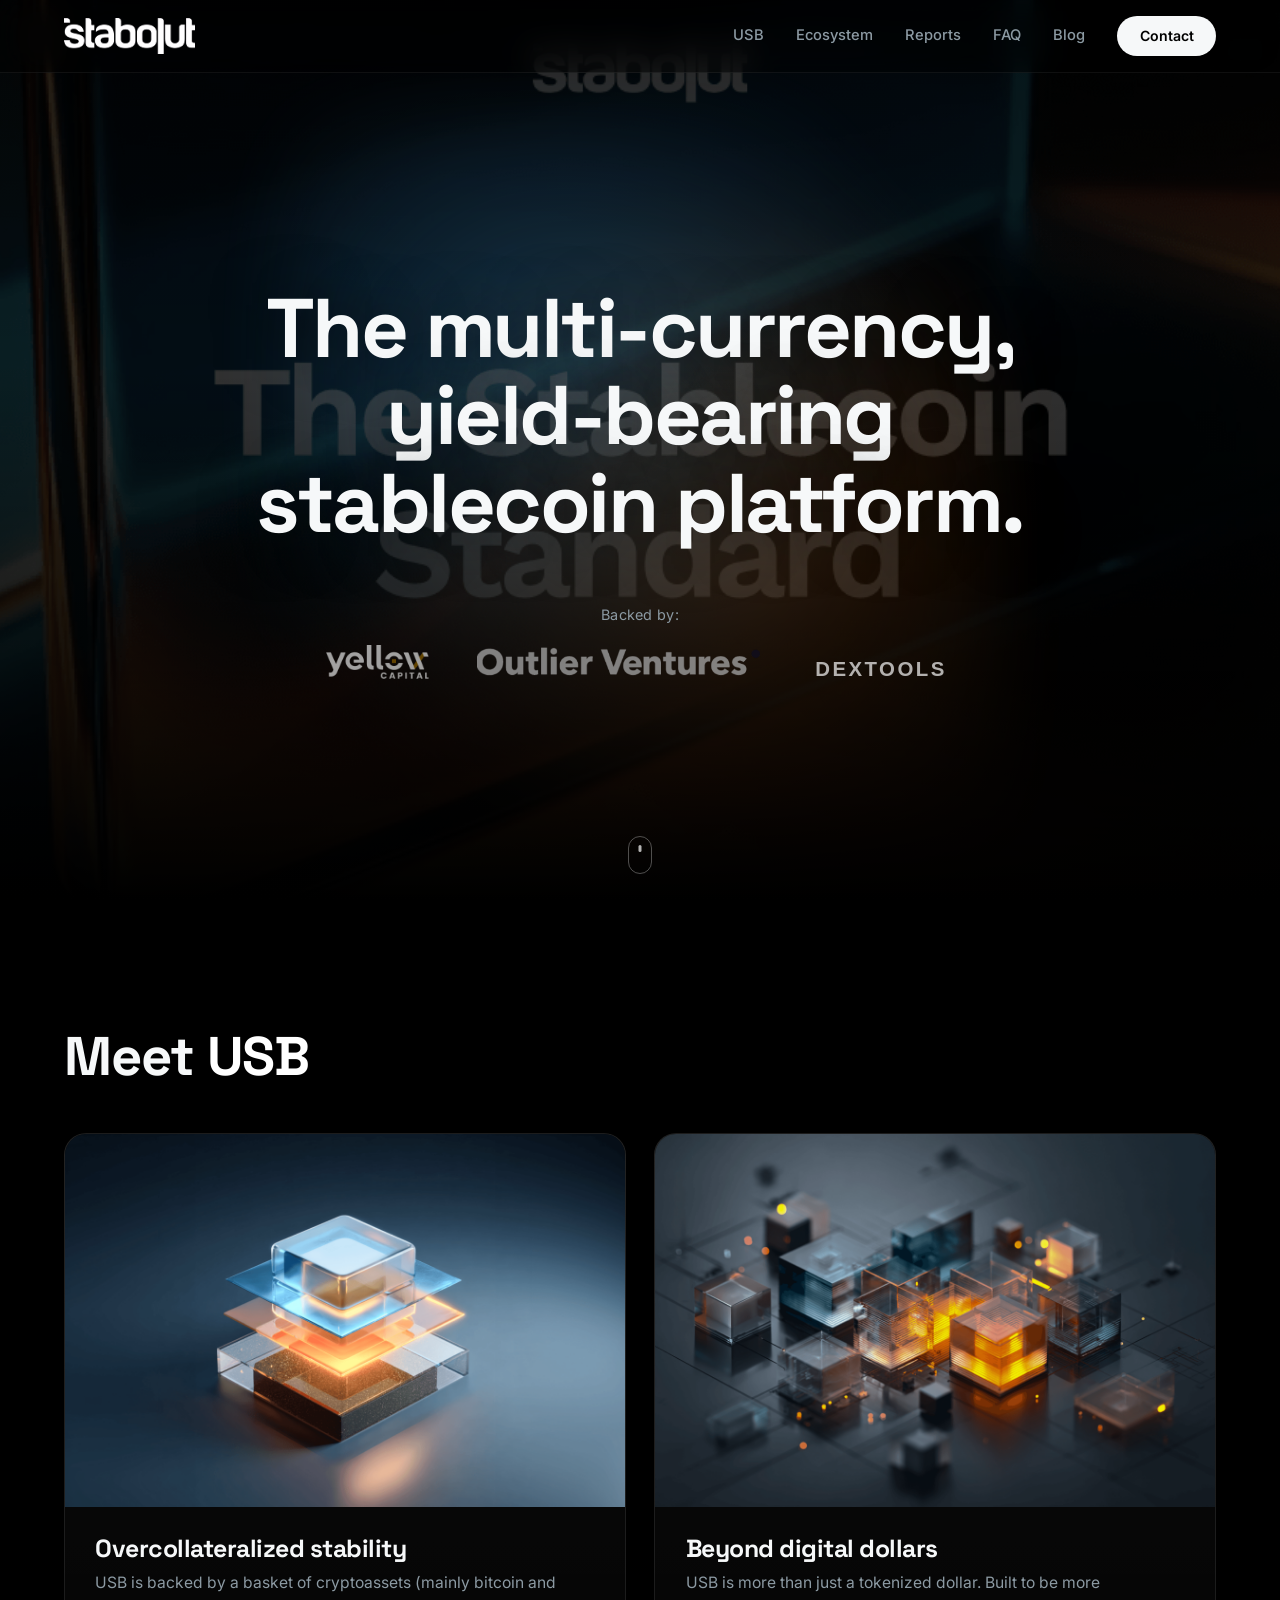
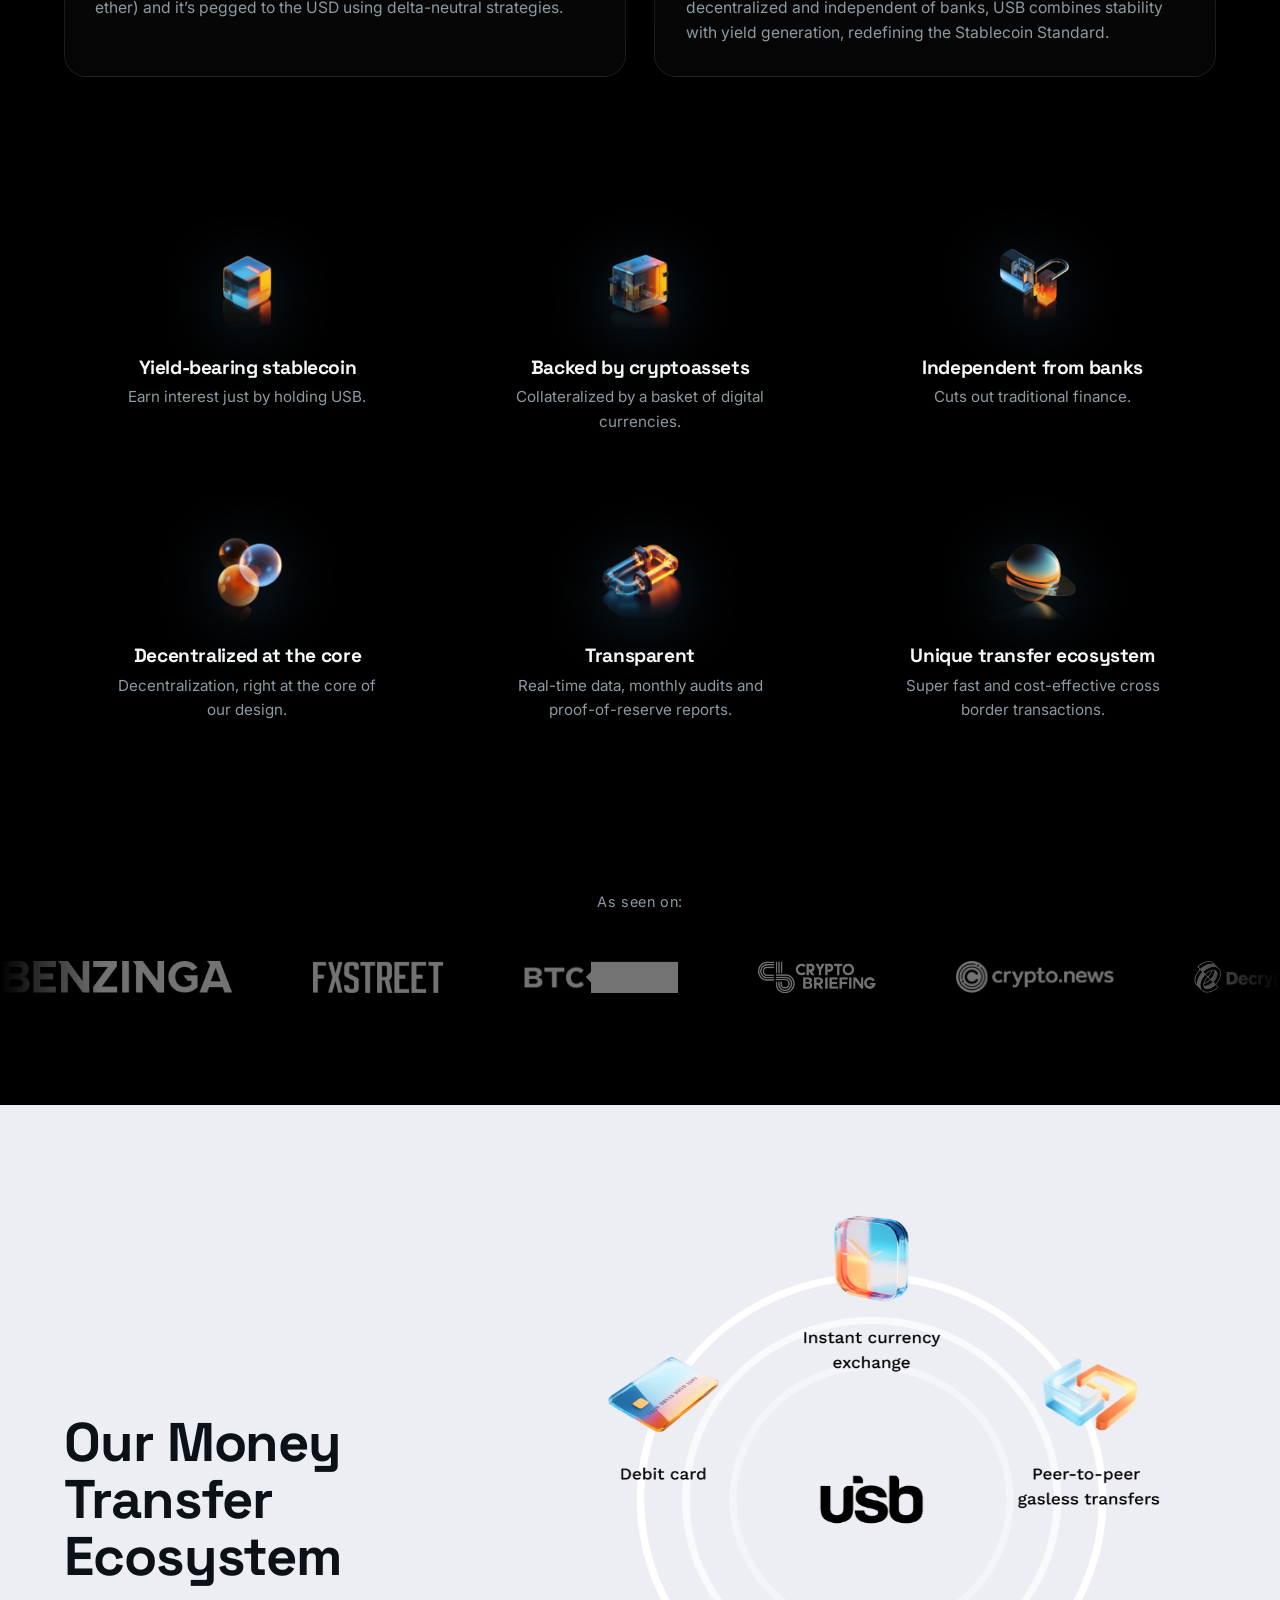
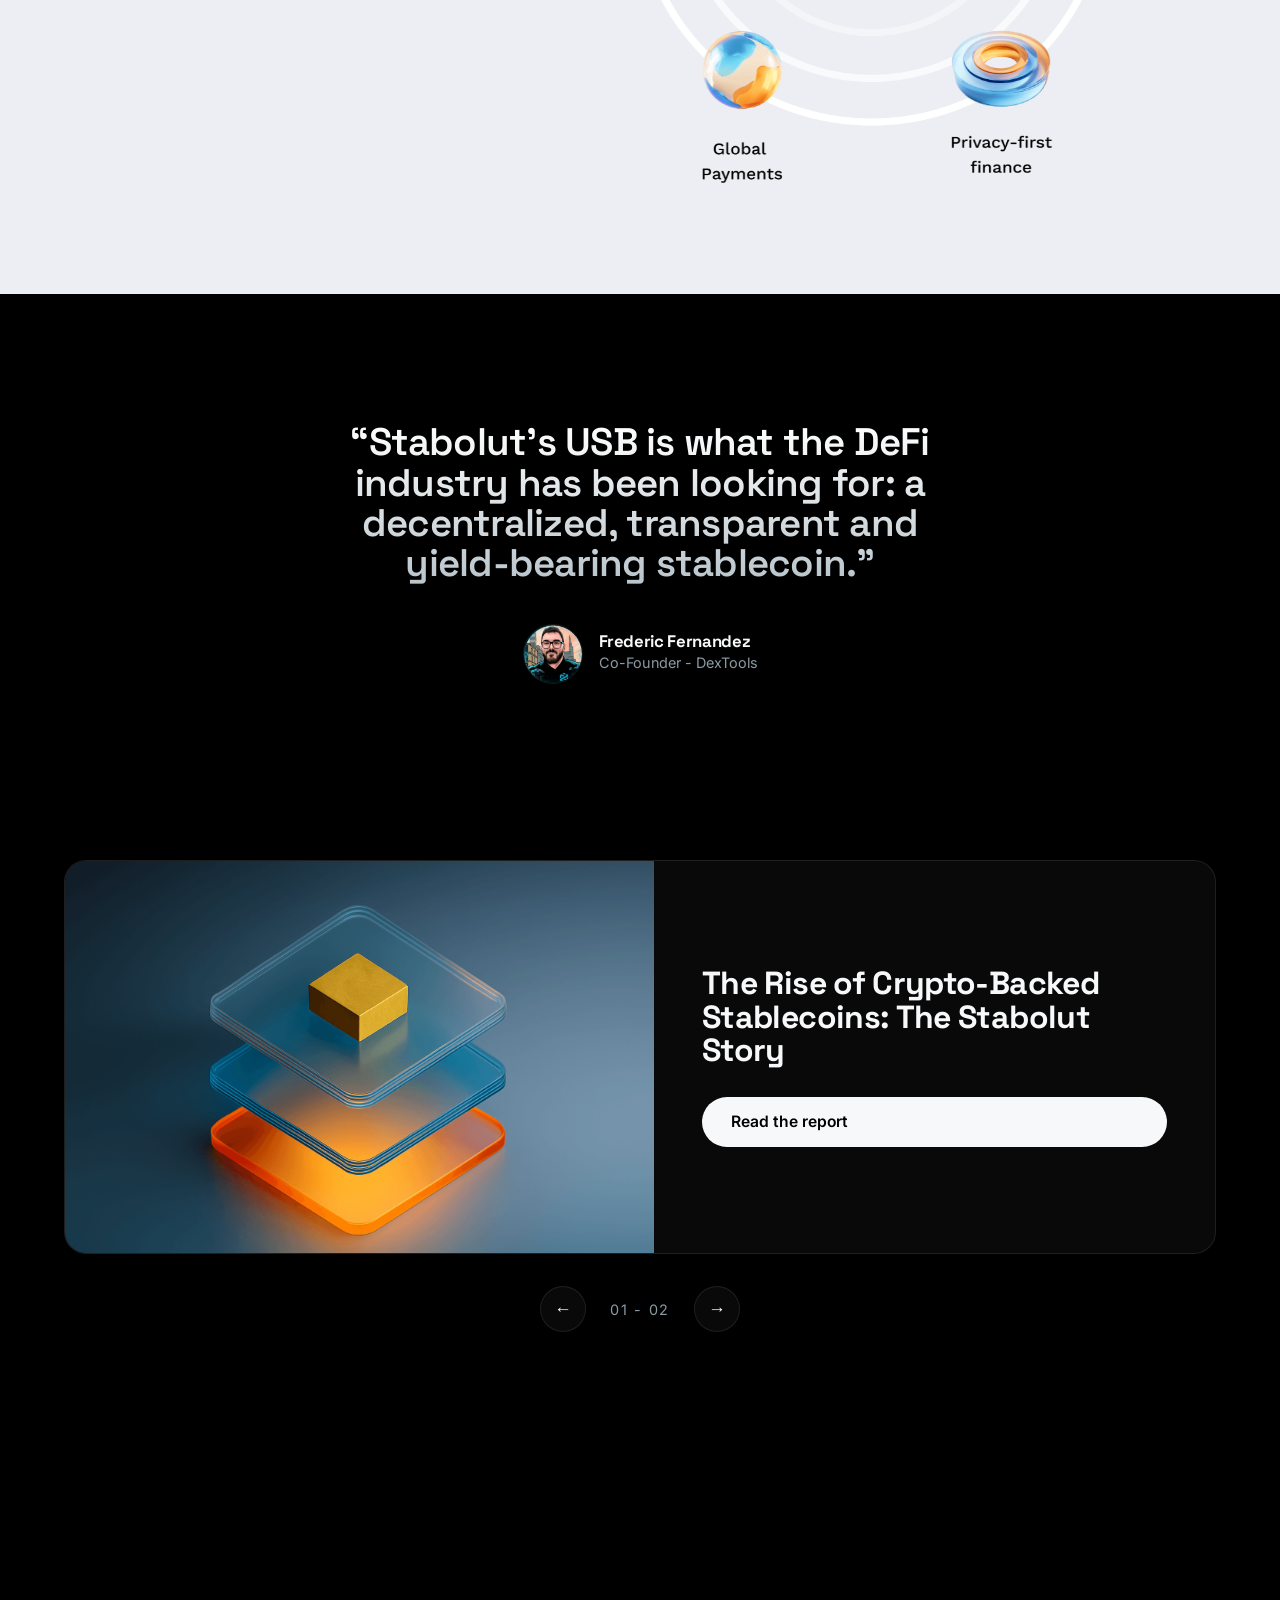
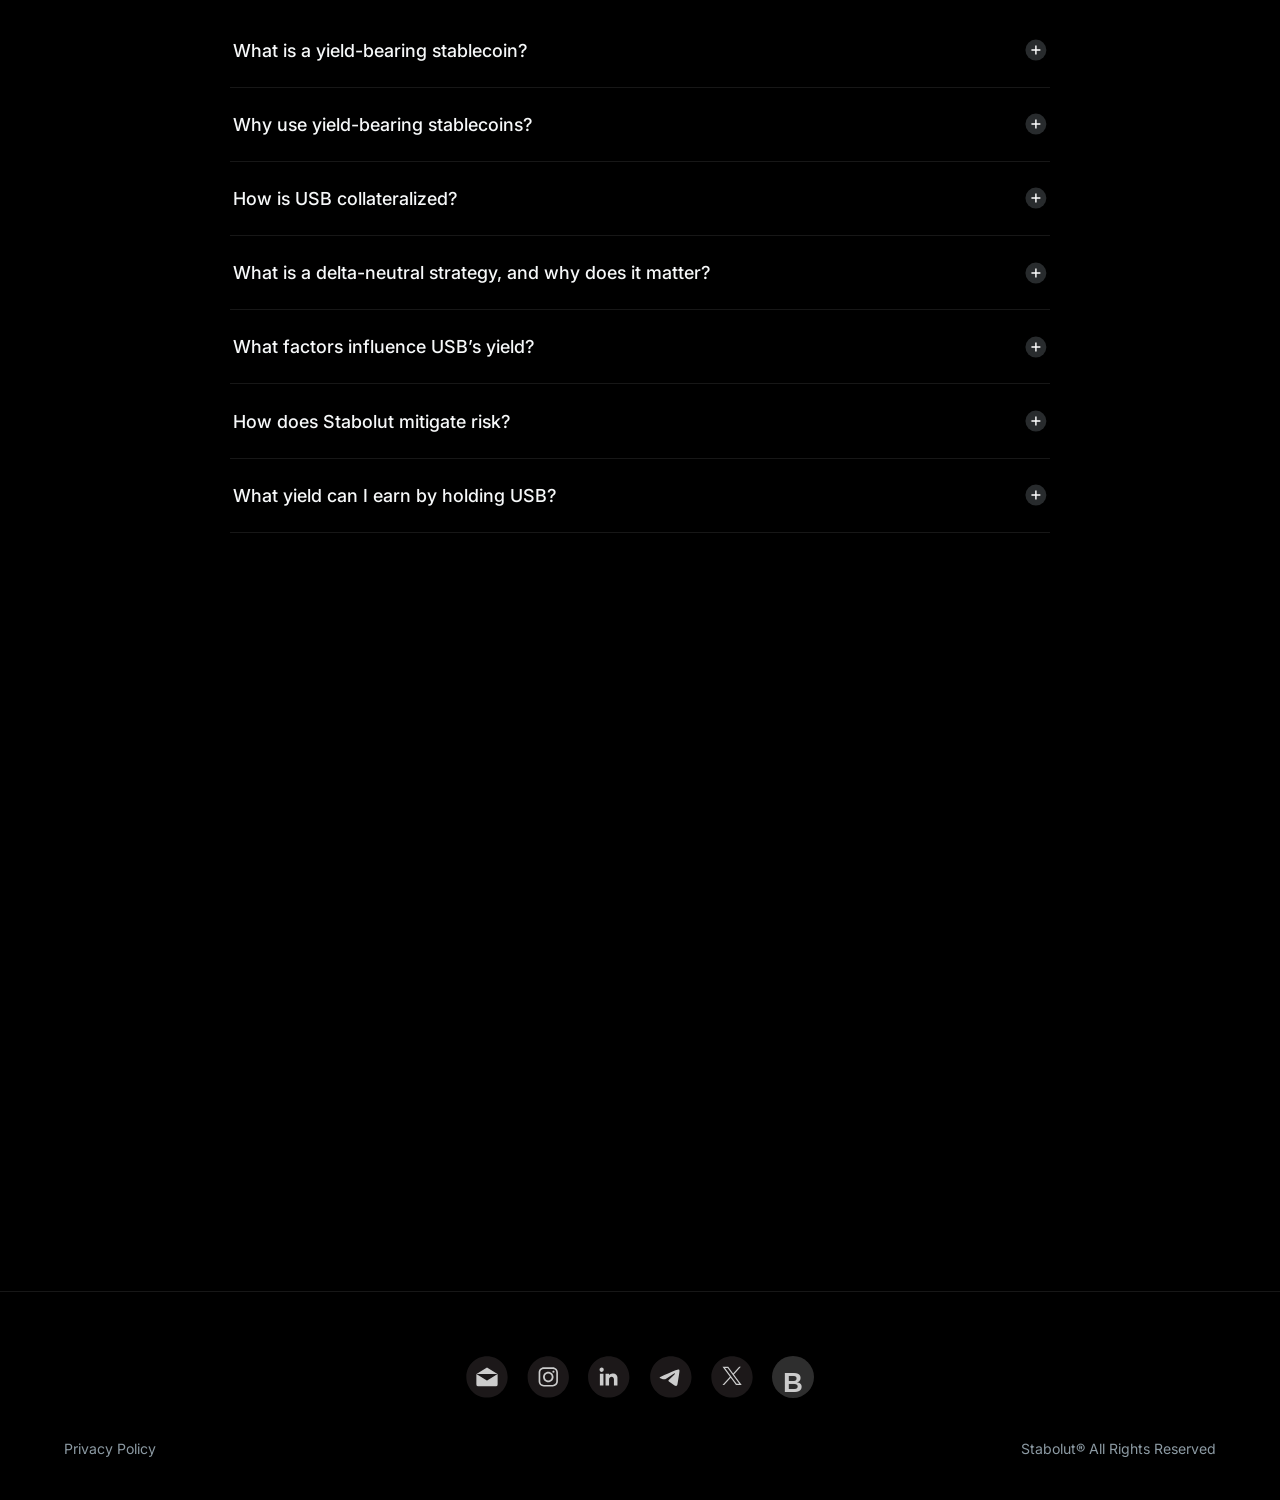
==== index.html @ 39b94504 "Replace USB logo image with white USB text inline with Meet" ====
<!DOCTYPE html>
<html lang="en">
<head>
  <meta charset="UTF-8">
  <meta name="viewport" content="width=device-width, initial-scale=1.0">
  <title>Stabolut - The Stablecoin Standard</title>
  <meta name="description" content="Stabolut is the multi-currency, yield-bearing stablecoin platform. USB is backed by cryptoassets, pegged to the USD with delta-neutral strategies, decentralized and independent from banks.">
  <link rel="canonical" href="https://www.stabolut.com/">
  <meta name="robots" content="index, follow, max-image-preview:large">

  <!-- Open Graph -->
  <meta property="og:type" content="website">
  <meta property="og:url" content="https://www.stabolut.com/">
  <meta property="og:title" content="Stabolut - The Stablecoin Standard">
  <meta property="og:description" content="The multi-currency, yield-bearing stablecoin platform. Backed by cryptoassets, decentralized at the core.">
  <meta property="og:image" content="assets/og-image.png">

  <!-- Twitter -->
  <meta name="twitter:card" content="summary_large_image">
  <meta name="twitter:title" content="Stabolut - The Stablecoin Standard">
  <meta name="twitter:description" content="The multi-currency, yield-bearing stablecoin platform. Backed by cryptoassets, decentralized at the core.">
  <meta name="twitter:image" content="assets/og-image.png">

  <link rel="preconnect" href="https://fonts.googleapis.com">
  <link rel="preconnect" href="https://fonts.gstatic.com" crossorigin>
  <link href="https://fonts.googleapis.com/css2?family=Space+Grotesk:wght@500;600;700&family=Inter:wght@400;500;600&display=swap" rel="stylesheet">
  <link rel="stylesheet" href="styles.css">

  <!-- Structured data -->
  <script type="application/ld+json">
  {
    "@context": "https://schema.org",
    "@type": "Organization",
    "name": "Stabolut",
    "url": "https://www.stabolut.com/",
    "logo": "https://www.stabolut.com/assets/og-image.png",
    "email": "contact@stabolut.com",
    "sameAs": [
      "https://x.com/stabolut",
      "https://www.linkedin.com/company/stabolut/",
      "https://www.instagram.com/stabolut",
      "https://t.me/stabolutnews",
      "https://farcaster.xyz/stabolut"
    ]
  }
  </script>
</head>
<body>

  <!-- Header -->
  <header class="site-header" id="top">
    <div class="container header-inner">
      <a href="#top" class="logo" aria-label="Stabolut home"><img src="assets/stabolut-logo.png" alt="Stabolut" class="logo-img"></a>
      <nav class="main-nav" aria-label="Main navigation">
        <a href="#meet">USB</a>
        <a href="#ecosystem">Ecosystem</a>
        <a href="#reports">Reports</a>
        <a href="#faq">FAQ</a>
        <a href="https://blog.stabolut.com" target="_blank" rel="noopener">Blog</a>
        <a href="#contact" class="btn btn-small">Contact</a>
      </nav>
    </div>
  </header>

  <main>
    <!-- Hero -->
    <section class="hero">
      <!-- faint background motion (also WebGL fallback) -->
      <video class="hero-video" autoplay muted loop playsinline poster="assets/og-image.png">
        <source src="assets/hero-video.mp4" type="video/mp4">
      </video>
      <div class="hero-bg-glow" aria-hidden="true"></div>
      <div class="hero-overlay"></div>

      <div class="container hero-content">
        <h1 class="reveal">The multi-currency, yield&#8209;bearing stablecoin platform.</h1>
        <div class="backers reveal">
          <p>Backed by:</p>
          <div class="backer-logos">
            <img src="assets/backer-1.png" alt="Yellow Capital" loading="lazy">
            <img src="assets/backer-2.png" alt="Outlier Ventures" loading="lazy">
            <img src="assets/dextools-logo.svg" alt="DexTools" loading="lazy">
          </div>
        </div>
      </div>
      <div class="scroll-cue" aria-hidden="true"><span></span></div>
    </section>

    <!-- Meet USB -->
    <section class="meet" id="meet">
      <div class="container">
        <h2 class="section-title left reveal">Meet <span class="usb-inline">USB</span></h2>
        <div class="meet-cards">
          <article class="meet-card reveal">
            <div class="meet-card-img"><img src="assets/card-overcollateralized.png" alt="Layered glass cube representing overcollateralized stability" loading="lazy"></div>
            <h3>Overcollateralized stability</h3>
            <p>USB is backed by a basket of cryptoassets (mainly bitcoin and ether) and it&rsquo;s pegged to the USD using delta-neutral strategies.</p>
          </article>
          <article class="meet-card reveal">
            <div class="meet-card-img"><img src="assets/card-beyond-dollars.png" alt="Glass layers with orange glow representing USB beyond digital dollars" loading="lazy"></div>
            <h3>Beyond digital dollars</h3>
            <p>USB is more than just a tokenized dollar. Built to be more decentralized and independent of banks, USB combines stability with yield generation, redefining the Stablecoin Standard.</p>
          </article>
        </div>
      </div>
    </section>

    <!-- Features -->
    <section class="features">
      <div class="container">
        <div class="features-grid">
          <article class="feature reveal">
            <img src="assets/icon-yield.png" alt="Yield icon" loading="lazy">
            <h4>Yield-bearing stablecoin</h4>
            <p>Earn interest just by holding USB.</p>
          </article>
          <article class="feature reveal">
            <img src="assets/icon-backed.png" alt="Cryptoassets icon" loading="lazy">
            <h4>Backed by cryptoassets</h4>
            <p>Collateralized by a basket of digital currencies.</p>
          </article>
          <article class="feature reveal">
            <img src="assets/icon-banks.png" alt="Bank independence icon" loading="lazy">
            <h4>Independent from banks</h4>
            <p>Cuts out traditional finance.</p>
          </article>
          <article class="feature reveal">
            <img src="assets/icon-decentralized.png" alt="Decentralization icon" loading="lazy">
            <h4>Decentralized at the core</h4>
            <p>Decentralization, right at the core of our design.</p>
          </article>
          <article class="feature reveal">
            <img src="assets/icon-transparent.png" alt="Transparency icon" loading="lazy">
            <h4>Transparent</h4>
            <p>Real-time data, monthly audits and proof-of-reserve reports.</p>
          </article>
          <article class="feature reveal">
            <img src="assets/icon-transfer.png" alt="Transfer ecosystem icon" loading="lazy">
            <h4>Unique transfer ecosystem</h4>
            <p>Super fast and cost-effective cross border transactions.</p>
          </article>
        </div>
      </div>
    </section>

    <!-- Press marquee -->
    <section class="press" aria-label="As seen on">
      <div class="container"><p class="press-label">As seen on:</p></div>
      <div class="marquee">
        <div class="marquee-track">
          <img src="assets/press-1.png" alt="Benzinga">
          <img src="assets/press-2.png" alt="FXStreet">
          <img src="assets/press-3.png" alt="BTC Echo">
          <img src="assets/press-4.png" alt="Crypto Briefing">
          <img src="assets/press-5.png" alt="crypto.news">
          <img src="assets/press-6.png" alt="Decrypt">
          <img src="assets/press-1.png" alt="" aria-hidden="true">
          <img src="assets/press-2.png" alt="" aria-hidden="true">
          <img src="assets/press-3.png" alt="" aria-hidden="true">
          <img src="assets/press-4.png" alt="" aria-hidden="true">
          <img src="assets/press-5.png" alt="" aria-hidden="true">
          <img src="assets/press-6.png" alt="" aria-hidden="true">
        </div>
      </div>
    </section>

    <!-- Ecosystem -->
    <section class="ecosystem" id="ecosystem">
      <div class="container">
        <h2 class="section-title reveal">Our Money Transfer Ecosystem</h2>
        <img class="ecosystem-img reveal" src="assets/ecosystem.png" alt="USB ecosystem: instant currency exchange, peer-to-peer gasless transfers, privacy-first finance, global payments and debit card" loading="lazy">
      </div>
    </section>

    <!-- Testimonial -->
    <section class="testimonial">
      <div class="container reveal">
        <blockquote>
          <h3>&ldquo;Stabolut&rsquo;s USB is what the DeFi industry has been looking for: a decentralized, transparent and yield-bearing stablecoin.&rdquo;</h3>
        </blockquote>
        <div class="testimonial-author">
          <img src="assets/frederic.jpg" alt="Frederic Fernandez" loading="lazy">
          <div>
            <h4>Frederic Fernandez</h4>
            <p>Co-Founder - DexTools</p>
          </div>
        </div>
      </div>
    </section>

    <!-- Reports slider -->
    <section class="reports" id="reports">
      <div class="container">
        <div class="slider" data-slider>
          <div class="slides">
            <article class="slide is-active">
              <img src="assets/report-1.png" alt="Report cover: layered glass squares with golden cube" loading="lazy">
              <div class="slide-body">
                <h3>The Rise of Crypto-Backed Stablecoins: The Stabolut Story</h3>
                <a class="btn" href="#" data-report="1">Read the report</a>
              </div>
            </article>
            <article class="slide">
              <img src="assets/report-2.png" alt="Report cover: glass panel with blue and orange reflections" loading="lazy">
              <div class="slide-body">
                <h3>Pioneering Decentralised Stability in the Volatile World of Crypto</h3>
                <a class="btn" href="#" data-report="2">Read the report</a>
              </div>
            </article>
          </div>
          <div class="slider-nav">
            <button class="slider-btn" data-prev aria-label="Previous report">&larr;</button>
            <span class="slider-count">01 - 02</span>
            <button class="slider-btn" data-next aria-label="Next report">&rarr;</button>
          </div>
        </div>
      </div>
    </section>

    <!-- FAQ -->
    <section class="faq" id="faq">
      <div class="container">
        <h2 class="section-title reveal">FAQ</h2>
        <div class="faq-list">
          <div class="faq-item">
            <button class="faq-question" aria-expanded="false">
              <span>What is a yield-bearing stablecoin?</span>
              <img src="assets/chevron.svg" alt="" class="chevron">
            </button>
            <div class="faq-answer"><p>A yield-bearing stablecoin is a digital currency that maintains a stable value while automatically generating returns for its holders. With USB, you earn interest simply by holding the token in your wallet, with no staking or lock-ups required.</p></div>
          </div>
          <div class="faq-item">
            <button class="faq-question" aria-expanded="false">
              <span>Why use yield-bearing stablecoins?</span>
              <img src="assets/chevron.svg" alt="" class="chevron">
            </button>
            <div class="faq-answer"><p>Traditional stablecoins keep the yield generated by their reserves. Yield-bearing stablecoins pass those returns to holders, so your money works for you while staying stable, accessible and usable for payments.</p></div>
          </div>
          <div class="faq-item">
            <button class="faq-question" aria-expanded="false">
              <span>How is USB collateralized?</span>
              <img src="assets/chevron.svg" alt="" class="chevron">
            </button>
            <div class="faq-answer"><p>USB is backed by a basket of cryptoassets, mainly bitcoin and ether. The collateral is hedged with delta-neutral strategies so the value of the backing remains stable in USD terms regardless of market movements.</p></div>
          </div>
          <div class="faq-item">
            <button class="faq-question" aria-expanded="false">
              <span>What is a delta-neutral strategy, and why does it matter?</span>
              <img src="assets/chevron.svg" alt="" class="chevron">
            </button>
            <div class="faq-answer"><p>A delta-neutral strategy offsets the price exposure of the collateral by holding equivalent short positions. If bitcoin or ether move up or down, gains and losses cancel out, keeping USB pegged to the USD without relying on banks.</p></div>
          </div>
          <div class="faq-item">
            <button class="faq-question" aria-expanded="false">
              <span>What factors influence USB&rsquo;s yield?</span>
              <img src="assets/chevron.svg" alt="" class="chevron">
            </button>
            <div class="faq-answer"><p>USB&rsquo;s yield comes primarily from funding rates on the derivative positions used in the delta-neutral strategy. Market conditions, demand for leverage and the composition of the collateral basket all influence the rate.</p></div>
          </div>
          <div class="faq-item">
            <button class="faq-question" aria-expanded="false">
              <span>How does Stabolut mitigate risk?</span>
              <img src="assets/chevron.svg" alt="" class="chevron">
            </button>
            <div class="faq-answer"><p>Stabolut combines overcollateralization, diversified venues, real-time monitoring, monthly audits and proof-of-reserve reports. Decentralization at the protocol level removes single points of failure.</p></div>
          </div>
          <div class="faq-item">
            <button class="faq-question" aria-expanded="false">
              <span>What yield can I earn by holding USB?</span>
              <img src="assets/chevron.svg" alt="" class="chevron">
            </button>
            <div class="faq-answer"><p>The yield is variable and depends on market conditions. Historical funding rates in crypto derivatives markets have typically produced attractive returns compared to traditional savings products. Real-time rates are published on our platform.</p></div>
          </div>
        </div>
      </div>
    </section>

    <!-- Contact -->
    <section class="contact" id="contact">
      <div class="container">
        <form class="contact-form reveal" id="contactForm" action="https://formspree.io/f/meebjvqb" method="POST">
          <input type="hidden" name="_subject" value="Contact from stabolut.com">
          <label for="fullName">Full name</label>
          <input type="text" id="fullName" name="name" placeholder="Full name" required autocomplete="name">
          <label for="email">Email address</label>
          <input type="email" id="email" name="_replyto" placeholder="Email address" required autocomplete="email">
          <label for="message">Message</label>
          <textarea id="message" name="message" placeholder="Message" rows="5" required></textarea>
          <button type="submit" class="btn btn-submit">Submit</button>
          <p class="form-status" role="status" aria-live="polite"></p>
        </form>
      </div>
    </section>
  </main>

  <!-- Footer -->
  <footer class="site-footer">
    <div class="container">
      <div class="socials">
        <a href="mailto:contact@stabolut.com" aria-label="Email"><img src="assets/social-email.svg" alt="Email"></a>
        <a href="https://www.instagram.com/stabolut" target="_blank" rel="noopener" aria-label="Instagram"><img src="assets/social-instagram.svg" alt="Instagram"></a>
        <a href="https://www.linkedin.com/company/stabolut/" target="_blank" rel="noopener" aria-label="LinkedIn"><img src="assets/social-linkedin.svg" alt="LinkedIn"></a>
        <a href="https://t.me/stabolutnews" target="_blank" rel="noopener" aria-label="Telegram"><img src="assets/social-telegram.svg" alt="Telegram"></a>
        <a href="https://x.com/stabolut" target="_blank" rel="noopener" aria-label="X"><img src="assets/social-x.svg" alt="X"></a>
        <a href="https://blog.stabolut.com" target="_blank" rel="noopener" aria-label="Blog"><img src="assets/social-blog.svg" alt="Blog"></a>
      </div>
      <div class="footer-bottom">
        <a href="/privacy.html">Privacy Policy</a>
        <p>Stabolut&reg; All Rights Reserved</p>
      </div>
    </div>
  </footer>

  <script src="script.js" defer></script>
</body>
</html>
---- styles.css ----
/* ============ Stabolut v2 — liquid glass edition ============ */
:root {
  --bg: #000000;
  --bg-soft: #05080a;
  --surface: rgba(255, 255, 255, 0.035);
  --surface-2: rgba(255, 255, 255, 0.06);
  --border: rgba(255, 255, 255, 0.09);
  --text: #f6f8f9;
  --text-muted: #8c9aa3;
  --accent: #ff8a2a;
  --accent-blue: #4ea8e6;
  --radius: 22px;
  --display: 'Space Grotesk', system-ui, sans-serif;
  --font: 'Inter', system-ui, -apple-system, sans-serif;
}

* { margin: 0; padding: 0; box-sizing: border-box; }
html { scroll-behavior: smooth; }
body {
  font-family: var(--font);
  background: var(--bg);
  color: var(--text);
  line-height: 1.6;
  -webkit-font-smoothing: antialiased;
  overflow-x: hidden;
}
img { max-width: 100%; display: block; }
a { color: inherit; text-decoration: none; }
.container { width: min(1180px, 90%); margin-inline: auto; }

h1, h2, h3, h4 {
  font-family: var(--display);
  font-weight: 700;
  line-height: 1.05;
  letter-spacing: -0.02em;
}

.section-title { font-size: clamp(2rem, 5vw, 3.4rem); margin-bottom: 3rem; text-align: center; }
.section-title.left { text-align: left; }
.usb-gradient {
  background: linear-gradient(100deg, var(--accent-blue), var(--accent));
  -webkit-background-clip: text;
  background-clip: text;
  color: transparent;
}

/* Buttons */
.btn {
  display: inline-block;
  background: var(--text);
  color: #000;
  font-family: var(--font);
  font-weight: 600;
  padding: 0.8rem 1.8rem;
  border-radius: 999px;
  border: none;
  cursor: pointer;
  font-size: 0.98rem;
  transition: transform 0.2s ease, box-shadow 0.2s ease;
}
.btn:hover { transform: translateY(-2px); box-shadow: 0 8px 30px rgba(255, 138, 42, 0.3); }
.btn-small { padding: 0.55rem 1.4rem; font-size: 0.88rem; }

/* ============ Header ============ */
.site-header {
  position: fixed;
  inset: 0 0 auto 0;
  z-index: 100;
  backdrop-filter: blur(16px);
  -webkit-backdrop-filter: blur(16px);
  background: rgba(0, 0, 0, 0.4);
  border-bottom: 1px solid rgba(255,255,255,0.06);
}
.header-inner { display: flex; align-items: center; justify-content: space-between; padding: 1rem 0; }
.logo { display: flex; align-items: center; }
.logo-img { height: 36px; width: auto; }
.main-nav { display: flex; align-items: center; gap: 2rem; }
.main-nav a:not(.btn) { color: var(--text-muted); font-size: 0.92rem; font-weight: 500; transition: color 0.2s; }
.main-nav a:not(.btn):hover { color: var(--text); }

/* ============ Hero ============ */
.hero {
  position: relative;
  min-height: 100svh;
  display: flex;
  align-items: center;
  justify-content: center;
  text-align: center;
  overflow: hidden;
  background: var(--bg);
}
.hero-video {
  position: absolute;
  inset: 0;
  width: 100%;
  height: 100%;
  object-fit: cover;
  opacity: 0.28;
  filter: saturate(0.7) brightness(0.7);
}
/* radial glow that sits behind the glass blob */
.hero-bg-glow {
  position: absolute;
  left: 50%; top: 52%;
  width: 80vmin; height: 80vmin;
  transform: translate(-50%, -50%);
  background:
    radial-gradient(circle at 38% 38%, rgba(78,168,230,0.30), transparent 60%),
    radial-gradient(circle at 64% 64%, rgba(255,138,42,0.28), transparent 60%);
  filter: blur(40px);
  opacity: 0.9;
  pointer-events: none;
}
.hero-overlay {
  position: absolute;
  inset: 0;
  z-index: 2;
  background: linear-gradient(180deg, rgba(0,0,0,0.25) 0%, rgba(0,0,0,0) 40%, rgba(0,0,0,0.55) 78%, var(--bg) 100%);
  pointer-events: none;
}
.hero-content { position: relative; z-index: 3; padding-top: 4rem; pointer-events: none; }
.hero h1 {
  font-size: clamp(2.6rem, 7vw, 5.2rem);
  font-weight: 700;
  letter-spacing: -0.03em;
  max-width: 16ch;
  margin-inline: auto;
  text-shadow: 0 4px 60px rgba(0,0,0,0.7);
}
.backers { margin-top: 3.5rem; }
.backers p { color: var(--text-muted); font-size: 0.9rem; margin-bottom: 1.2rem; letter-spacing: 0.02em; }
.backer-logos { display: flex; align-items: center; justify-content: center; gap: 3rem; flex-wrap: wrap; }
.backer-logos img { height: 34px; width: auto; opacity: 0.8; }

/* scroll cue */
.scroll-cue {
  position: absolute;
  bottom: 26px; left: 50%;
  transform: translateX(-50%);
  width: 24px; height: 38px;
  border: 1.5px solid rgba(255,255,255,0.3);
  border-radius: 12px;
  z-index: 3;
}
.scroll-cue span {
  position: absolute; left: 50%; top: 8px;
  width: 3px; height: 7px; border-radius: 2px;
  background: rgba(255,255,255,0.7);
  transform: translateX(-50%);
  animation: scrollcue 1.8s ease-in-out infinite;
}
@keyframes scrollcue { 0%,100%{opacity:0; transform:translate(-50%,0)} 50%{opacity:1; transform:translate(-50%,10px)} }

/* ============ Meet ============ */
.meet { padding: 8rem 0 3rem; }
.usb-inline { color: #ffffff; font-family: var(--display); font-weight: 700; letter-spacing: -0.02em; }
.meet-cards { display: grid; grid-template-columns: 1fr 1fr; gap: 1.8rem; }
.meet-card {
  background: linear-gradient(180deg, rgba(255,255,255,0.05), rgba(255,255,255,0.02));
  border: 1px solid var(--border);
  border-radius: var(--radius);
  overflow: hidden;
  transition: transform 0.4s ease, border-color 0.4s ease, box-shadow 0.4s ease;
}
.meet-card:hover {
  transform: translateY(-6px);
  border-color: rgba(255, 138, 42, 0.45);
  box-shadow: 0 24px 60px rgba(0,0,0,0.5);
}
.meet-card-img { aspect-ratio: 3 / 2; overflow: hidden; background: #000; }
.meet-card-img img { width: 100%; height: 100%; object-fit: cover; transition: transform 0.6s ease; }
.meet-card:hover .meet-card-img img { transform: scale(1.05); }
.meet-card h3 { font-size: 1.55rem; padding: 1.8rem 1.9rem 0.5rem; }
.meet-card p { color: var(--text-muted); padding: 0 1.9rem 1.9rem; font-size: 0.98rem; }

/* ============ Features ============ */
.features { padding: 5rem 0; }
.features-grid { display: grid; grid-template-columns: repeat(3, 1fr); gap: 2.2rem 1.6rem; }
.feature {
  text-align: center;
  padding: 1.5rem 1rem;
  border-radius: var(--radius);
  transition: transform 0.3s ease, background 0.3s ease;
}
.feature:hover { transform: translateY(-6px); background: var(--surface); }
.feature img { width: 110px; height: 110px; object-fit: contain; margin: 0 auto 1.2rem; filter: drop-shadow(0 10px 30px rgba(78,168,230,0.25)); }
.feature h4 { font-size: 1.2rem; margin-bottom: 0.45rem; }
.feature p { color: var(--text-muted); font-size: 0.95rem; max-width: 26ch; margin-inline: auto; }

/* ============ Press marquee (continuous carousel) ============ */
.press { padding: 4rem 0; }
.press-label { color: var(--text-muted); margin-bottom: 2rem; text-align: center; font-size: 0.9rem; letter-spacing: 0.04em; }
.marquee {
  position: relative;
  overflow: hidden;
  -webkit-mask-image: linear-gradient(90deg, transparent, #000 8%, #000 92%, transparent);
  mask-image: linear-gradient(90deg, transparent, #000 8%, #000 92%, transparent);
  background: var(--bg);
}
.marquee-track {
  display: flex;
  align-items: center;
  gap: 5rem;
  width: max-content;
  animation: marqueeScroll 50s linear infinite;
  padding-block: 1rem;
  will-change: transform;
}
.marquee:hover .marquee-track { animation-play-state: paused; }
.marquee-track img {
  height: 32px;
  width: auto;
  opacity: 0.45;
  filter: brightness(0) invert(1) saturate(0.8);
  transition: opacity 0.3s ease;
  flex-shrink: 0;
}
.marquee-track img:hover { opacity: 1; }
@keyframes marqueeScroll {
  0% { transform: translateX(0); }
  100% { transform: translateX(-50%); }
}

/* ============ Ecosystem (light contrast band) ============ */
.ecosystem {
  background: #eceef3;
  padding: 5.5rem 0;
  margin: 2rem 0;
}
.ecosystem .container {
  display: grid;
  grid-template-columns: 0.8fr 1.2fr;
  gap: 2.5rem;
  align-items: center;
}
.ecosystem .section-title {
  text-align: left;
  color: #0b1116;
  margin-bottom: 0;
}
.ecosystem-img { width: min(560px, 100%); margin-inline: auto; }

/* ============ Testimonial ============ */
.testimonial { padding: 6rem 0; text-align: center; }
.testimonial blockquote h3 {
  font-size: clamp(1.5rem, 3.4vw, 2.4rem);
  font-weight: 600;
  letter-spacing: -0.02em;
  max-width: 24ch;
  margin-inline: auto;
  background: linear-gradient(180deg, #fff, #b9c4cb);
  -webkit-background-clip: text;
  background-clip: text;
  color: transparent;
}
.testimonial-author {
  margin-top: 2.5rem;
  display: flex;
  align-items: center;
  justify-content: center;
  gap: 1rem;
  text-align: left;
}
.testimonial-author img { width: 60px; height: 60px; border-radius: 50%; object-fit: cover; border: 1px solid var(--border); }
.testimonial-author h4 { font-size: 1.05rem; }
.testimonial-author p { color: var(--text-muted); font-size: 0.9rem; }

/* ============ Reports slider ============ */
.reports { padding: 5rem 0; }
.slider { position: relative; }
.slides { position: relative; min-height: 320px; }
.slide {
  display: none;
  grid-template-columns: 1.05fr 1fr;
  gap: 0;
  align-items: stretch;
  background: var(--surface);
  border: 1px solid var(--border);
  border-radius: var(--radius);
  overflow: hidden;
}
.slide.is-active { display: grid; animation: fadeIn 0.5s ease; }
.slide img { width: 100%; height: 100%; object-fit: cover; min-height: 280px; }
.slide-body { padding: 3rem; display: flex; flex-direction: column; justify-content: center; }
.slide-body h3 { font-size: clamp(1.3rem, 2.5vw, 2rem); margin-bottom: 1.8rem; }
.slider-nav { display: flex; align-items: center; justify-content: center; gap: 1.5rem; margin-top: 2rem; }
.slider-btn {
  background: var(--surface);
  border: 1px solid var(--border);
  color: var(--text);
  width: 46px; height: 46px;
  border-radius: 50%;
  cursor: pointer;
  font-size: 1.1rem;
  transition: border-color 0.2s, background 0.2s, transform 0.2s;
}
.slider-btn:hover { border-color: var(--accent); background: rgba(255, 138, 42, 0.12); transform: translateY(-2px); }
.slider-count { color: var(--text-muted); font-size: 0.9rem; letter-spacing: 0.12em; }
@keyframes fadeIn { from { opacity: 0; transform: translateY(10px); } to { opacity: 1; transform: none; } }

/* ============ FAQ ============ */
.faq { padding: 6rem 0; }
.faq-list { max-width: 820px; margin-inline: auto; }
.faq-item { border-bottom: 1px solid var(--border); }
.faq-question {
  width: 100%;
  display: flex;
  align-items: center;
  justify-content: space-between;
  gap: 1rem;
  background: none;
  border: none;
  color: var(--text);
  font-family: var(--font);
  font-size: 1.12rem;
  font-weight: 500;
  text-align: left;
  padding: 1.6rem 0.2rem;
  cursor: pointer;
  transition: color 0.2s;
}
.faq-question:hover { color: var(--accent); }
.faq-question .chevron { width: 22px; height: 22px; transition: transform 0.3s ease; flex-shrink: 0; }
.faq-item.open .chevron { transform: rotate(180deg); }
.faq-answer { max-height: 0; overflow: hidden; transition: max-height 0.35s ease; }
.faq-answer p { color: var(--text-muted); padding: 0 0.2rem 1.6rem; max-width: 72ch; }

/* ============ Contact ============ */
.contact { padding: 5rem 0 8rem; }
.contact-form {
  max-width: 640px;
  margin-inline: auto;
  display: flex;
  flex-direction: column;
  gap: 1rem;
  background: var(--surface);
  border: 1px solid var(--border);
  border-radius: var(--radius);
  padding: 2.5rem;
}
.contact-form label { position: absolute; width: 1px; height: 1px; overflow: hidden; clip: rect(0 0 0 0); }
.contact-form input,
.contact-form textarea {
  background: rgba(0,0,0,0.3);
  border: 1px solid var(--border);
  border-radius: 14px;
  color: var(--text);
  font-family: var(--font);
  font-size: 1rem;
  padding: 1rem 1.2rem;
  transition: border-color 0.2s, background 0.2s;
  resize: vertical;
}
.contact-form input:focus,
.contact-form textarea:focus { outline: none; border-color: var(--accent-blue); background: rgba(0,0,0,0.5); }
.contact-form input::placeholder,
.contact-form textarea::placeholder { color: var(--text-muted); }
.btn-submit { align-self: flex-start; }
.form-status { color: var(--accent-blue); font-size: 0.95rem; min-height: 1.4em; }

/* ============ Footer ============ */
.site-footer { border-top: 1px solid var(--border); padding: 4rem 0 2.5rem; }
.socials { display: flex; justify-content: center; gap: 1.2rem; margin-bottom: 2.5rem; }
.socials a { transition: transform 0.2s ease, opacity 0.2s; opacity: 0.8; }
.socials a:hover { transform: translateY(-3px); opacity: 1; }
.socials img { width: 42px; height: 42px; }
.footer-bottom {
  display: flex;
  align-items: center;
  justify-content: space-between;
  gap: 1rem;
  color: var(--text-muted);
  font-size: 0.88rem;
  flex-wrap: wrap;
}
.footer-bottom a:hover { color: var(--text); }

/* ============ Reveal on scroll ============ */
.reveal { opacity: 0; transform: translateY(28px); transition: opacity 0.8s ease, transform 0.8s ease; }
.reveal.visible { opacity: 1; transform: none; }
@media (prefers-reduced-motion: reduce) {
  html { scroll-behavior: auto; }
  .reveal { opacity: 1; transform: none; transition: none; }
  .marquee-track, .scroll-cue span { animation: none; }
}

/* ============ Responsive ============ */
@media (max-width: 900px) {
  .features-grid { grid-template-columns: 1fr 1fr; }
  .slide { grid-template-columns: 1fr; }
  .slide img { max-height: 260px; min-height: 0; }
  .ecosystem .container { grid-template-columns: 1fr; gap: 1.5rem; }
  .ecosystem .section-title { text-align: center; }
}
@media (max-width: 640px) {
  .main-nav a:not(.btn) { display: none; }
  .meet { padding-top: 5rem; }
  .meet-cards, .features-grid { grid-template-columns: 1fr; }
  .feature img { width: 96px; height: 96px; }
  .backer-logos { gap: 1.8rem; }
  .backer-logos im
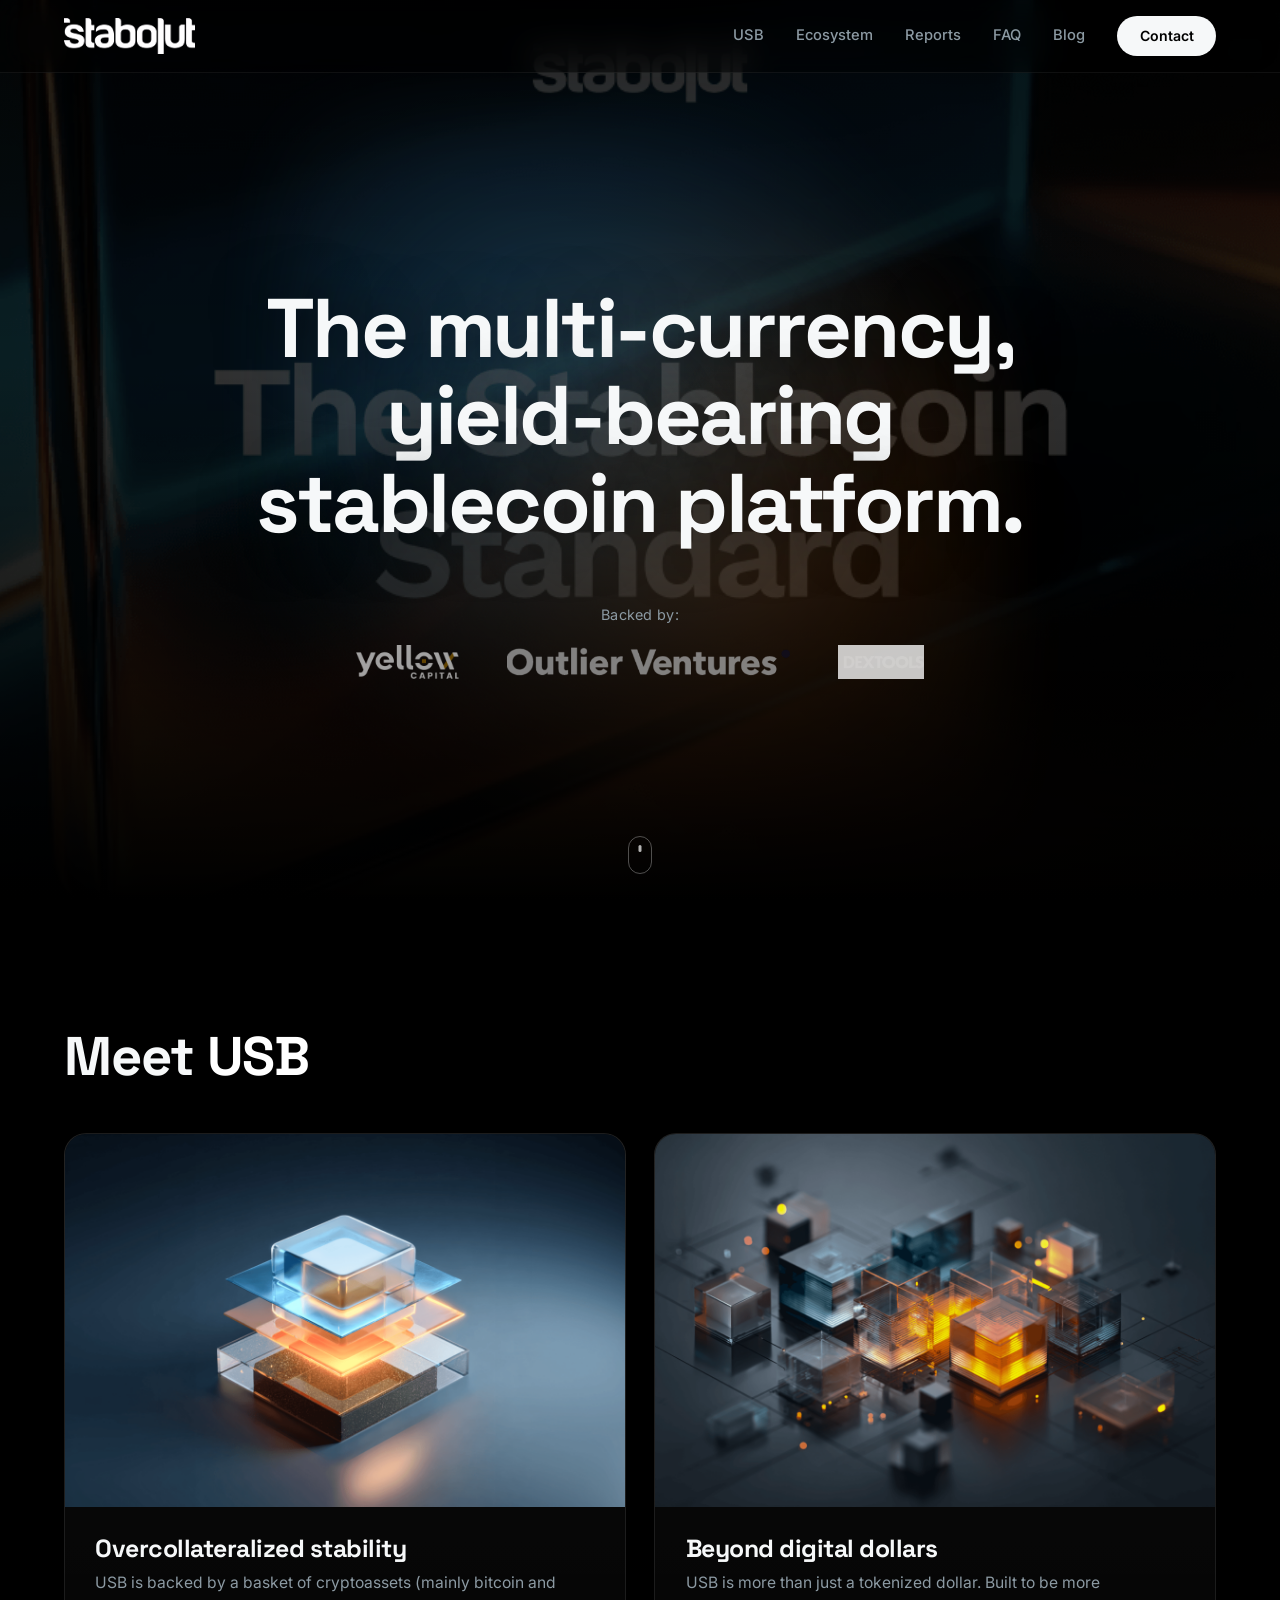
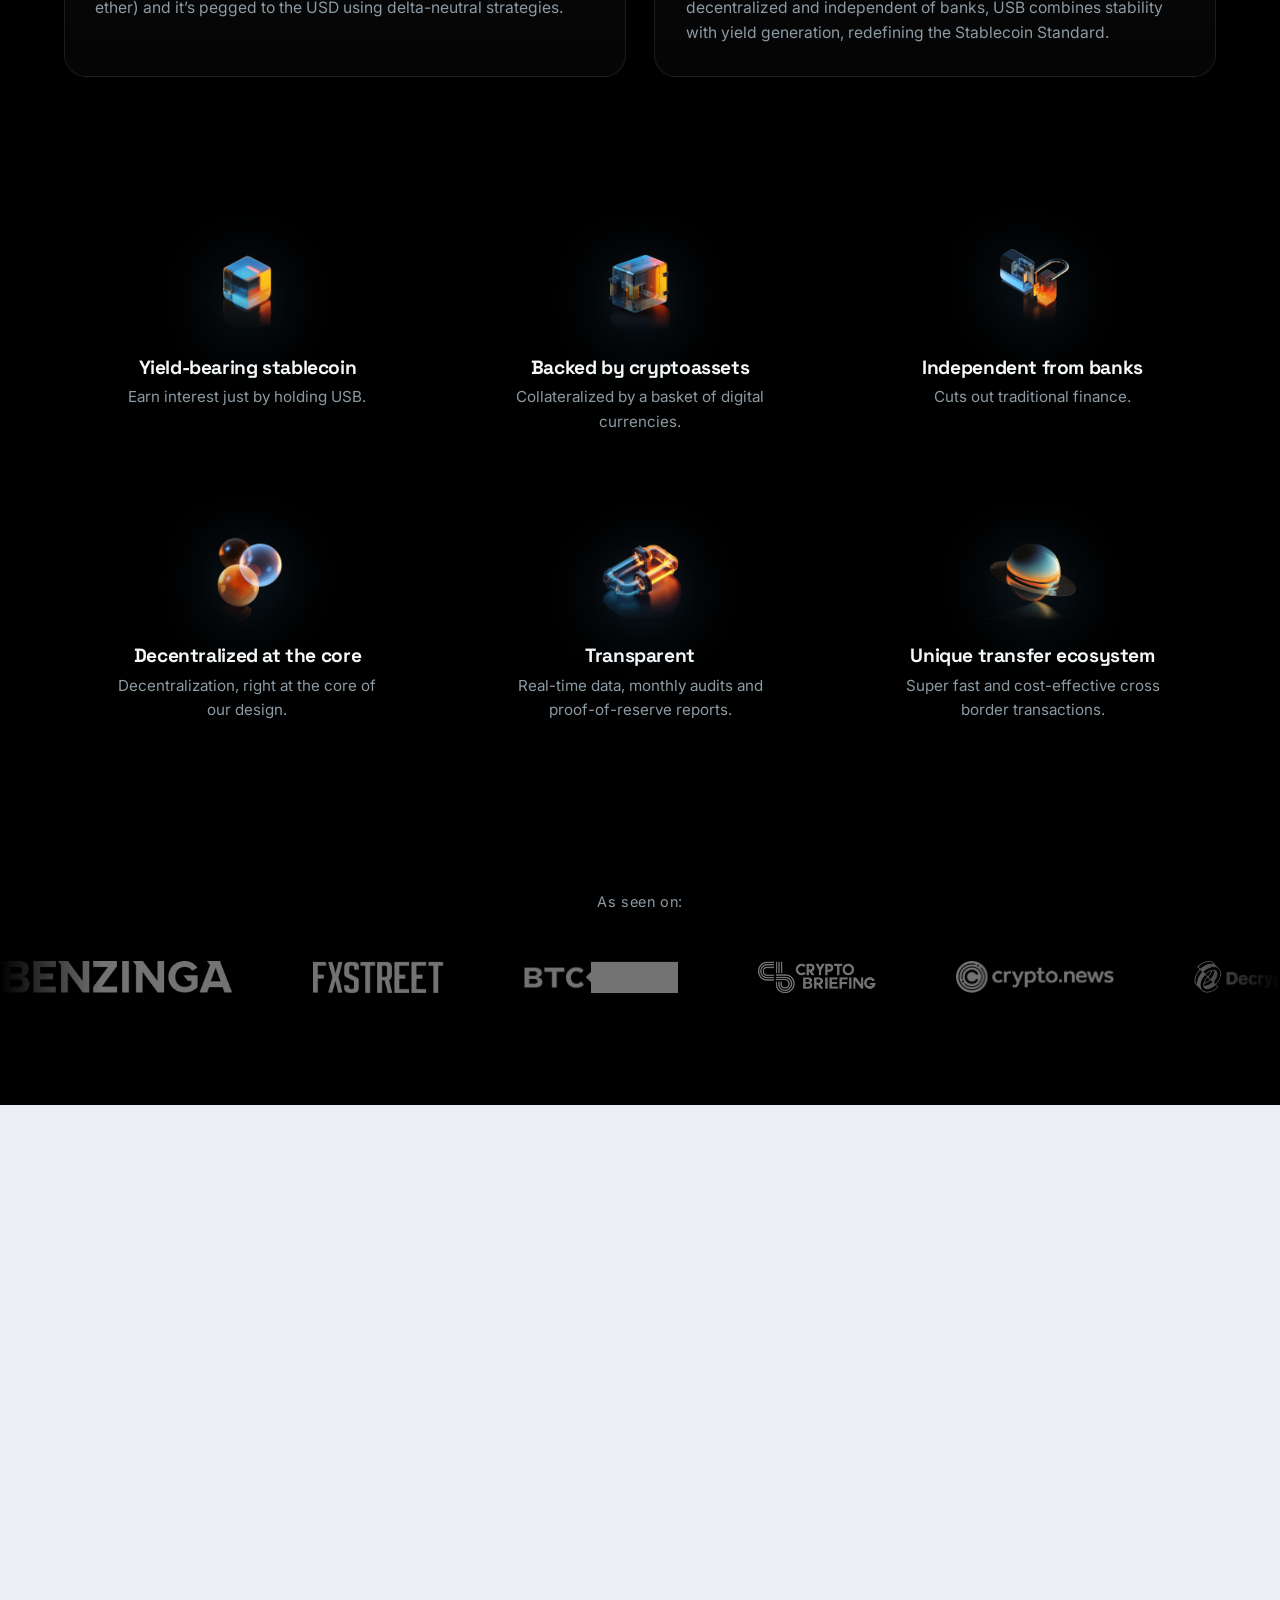
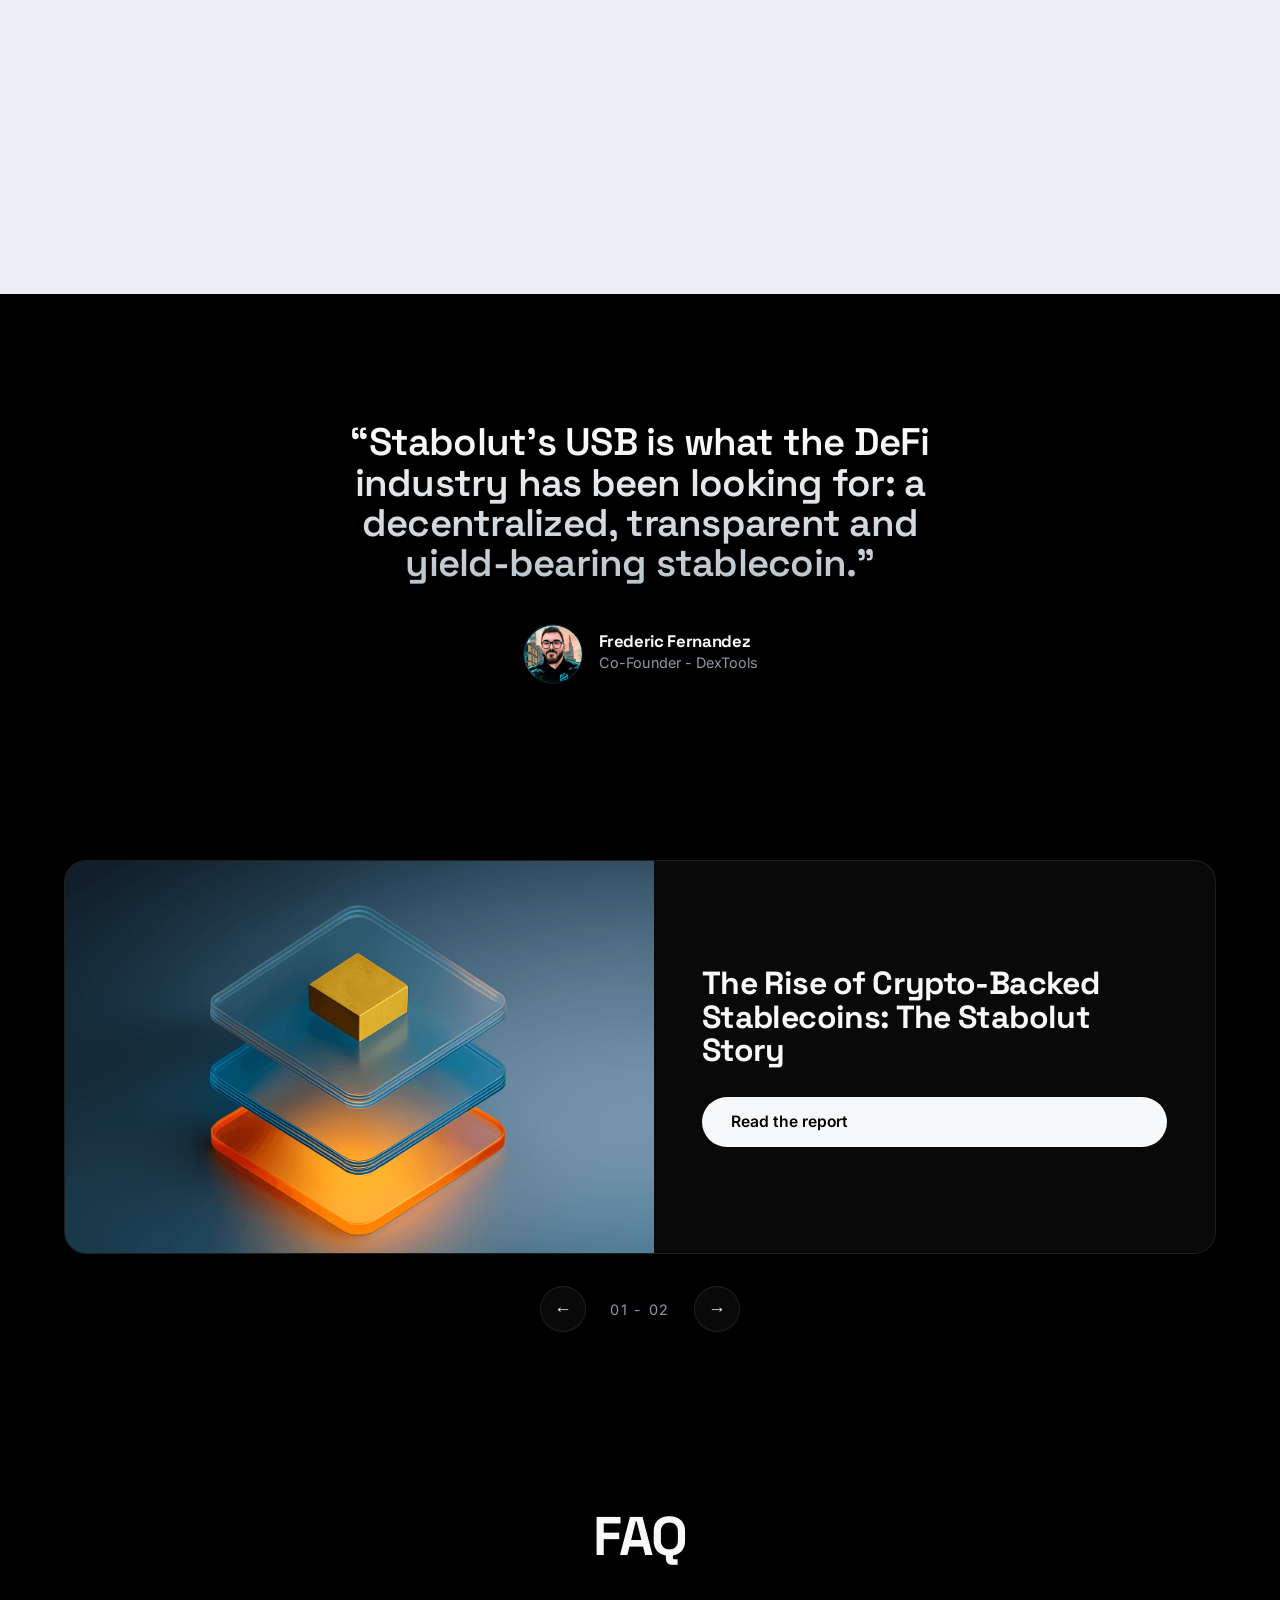
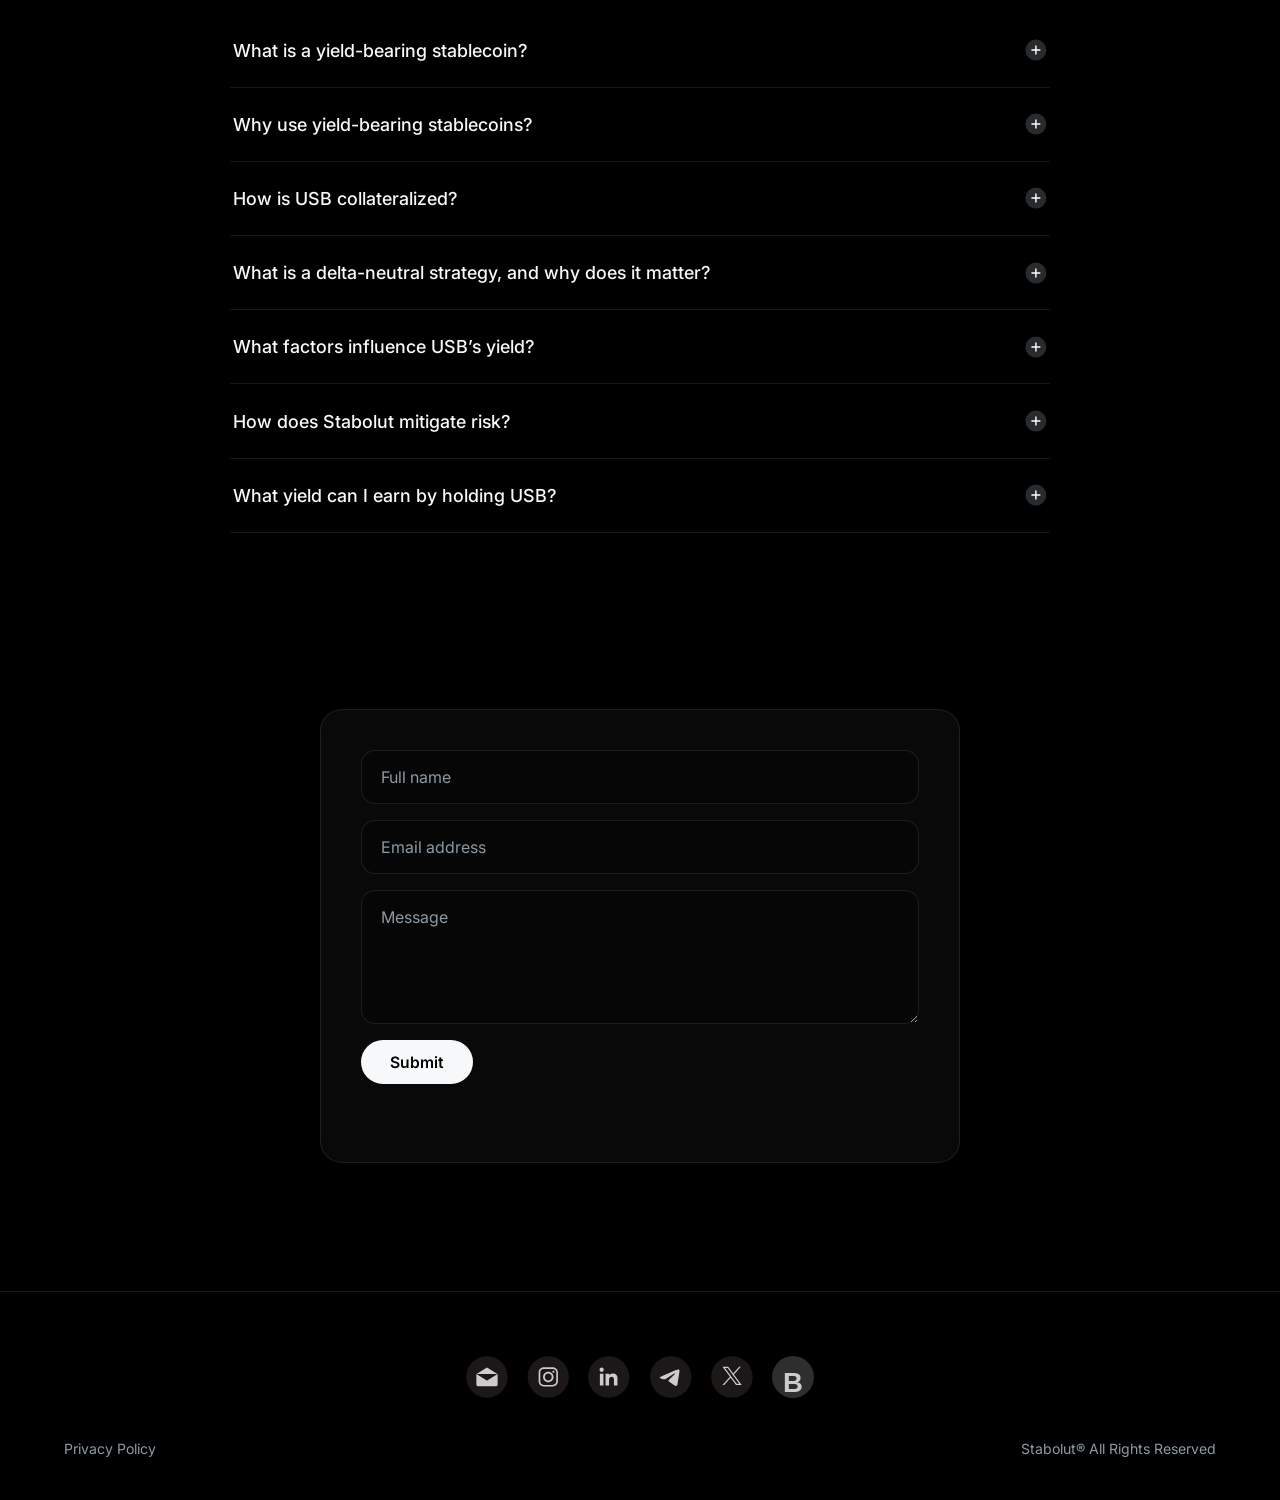
==== commit c45c8597: "DexTools logo: replace SVG with exact DEXTOOLS wordmark PNG from user" ====
--- a/index.html
+++ b/index.html
@@ -79,7 +79,7 @@
           <div class="backer-logos">
             <img src="assets/backer-1.png" alt="Yellow Capital" loading="lazy">
             <img src="assets/backer-2.png" alt="Outlier Ventures" loading="lazy">
-            <img src="assets/dextools-logo.svg" alt="DexTools" loading="lazy">
+            <img src="assets/dextools-logo.png" alt="DexTools" loading="lazy">
           </div>
         </div>
       </div>
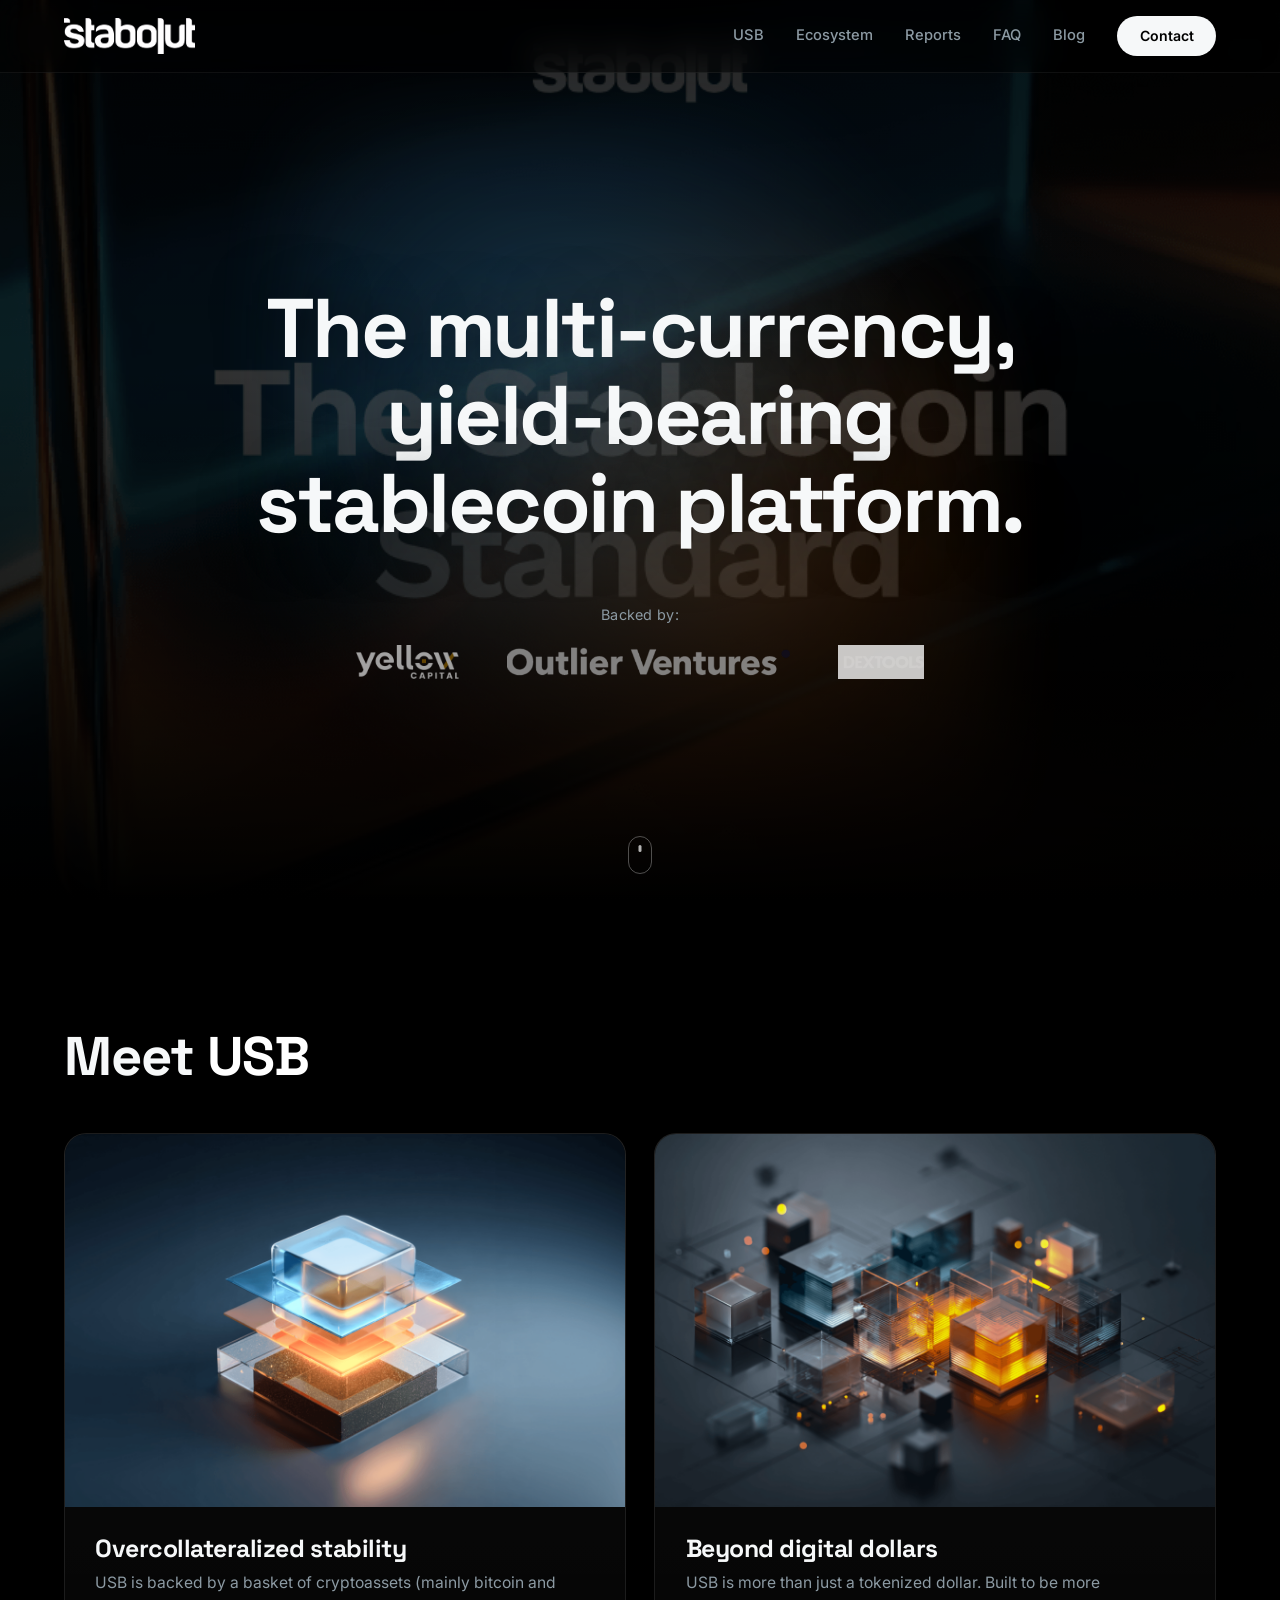
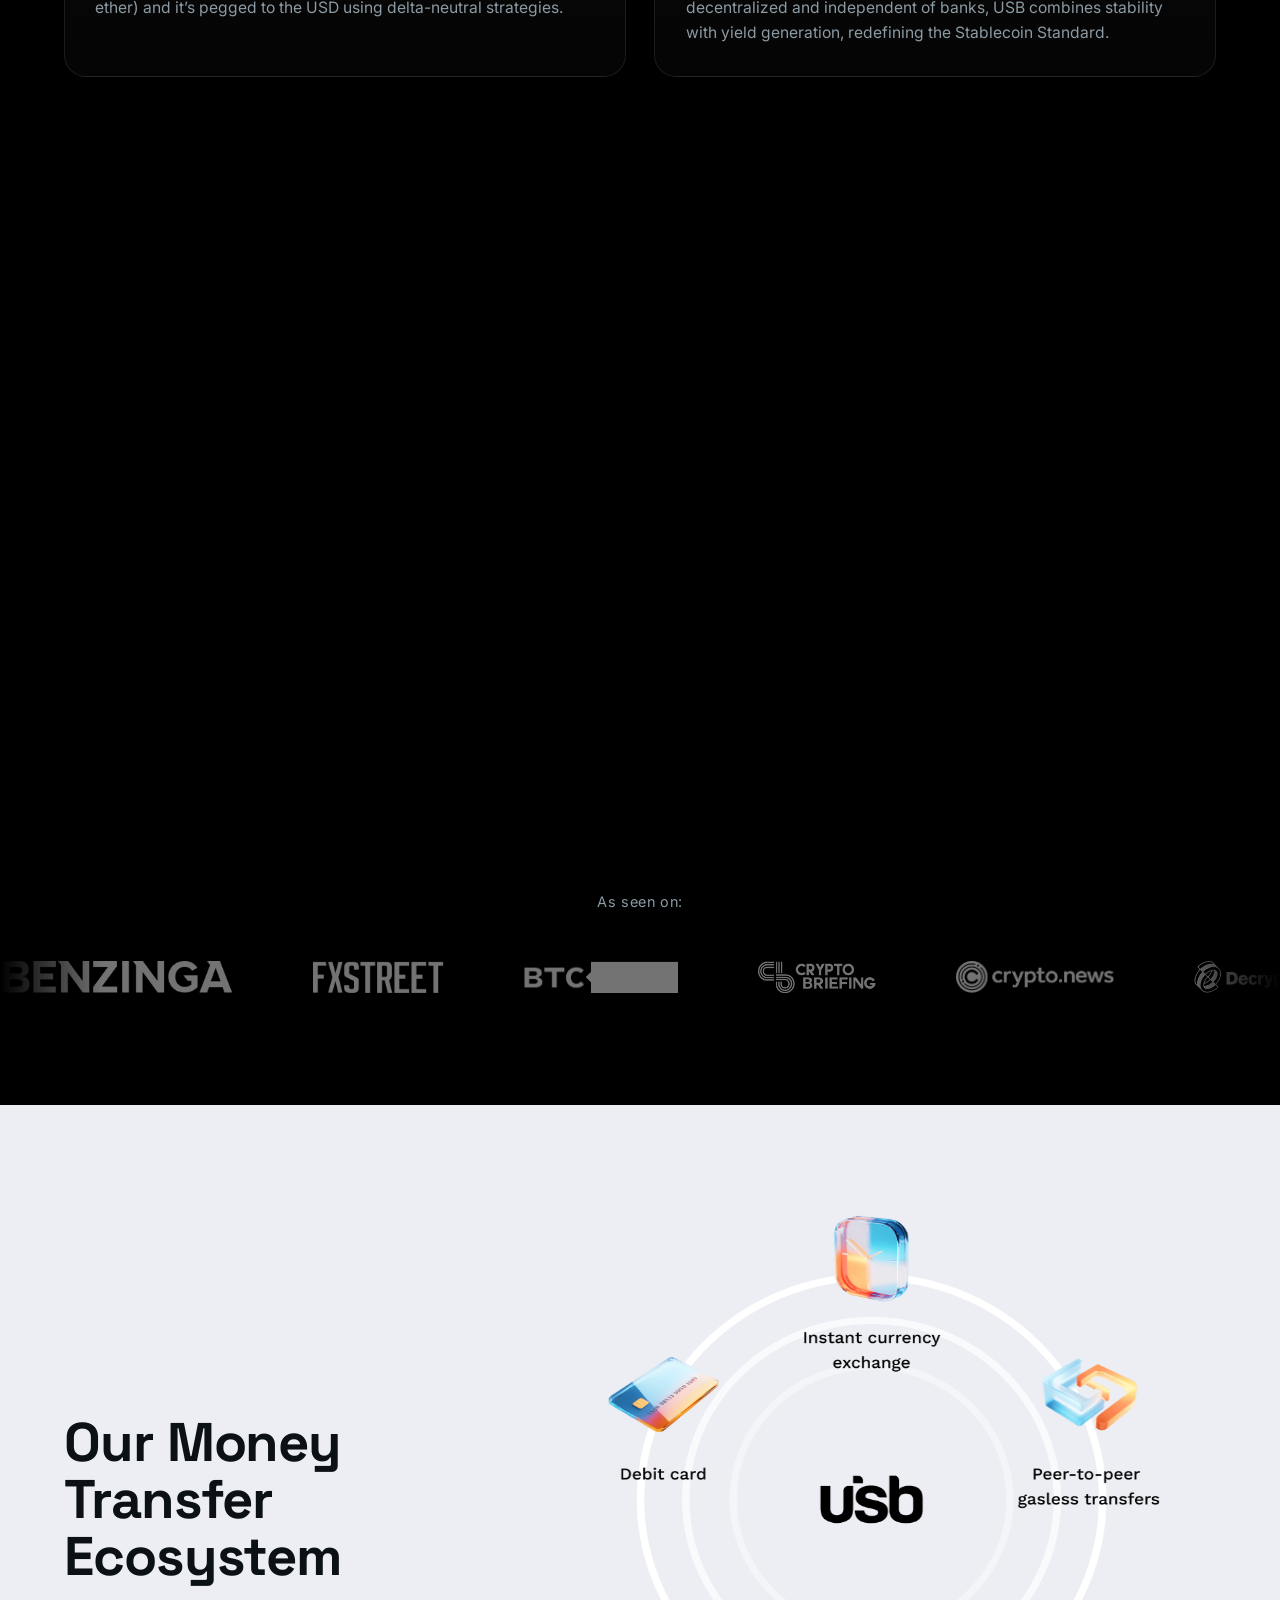
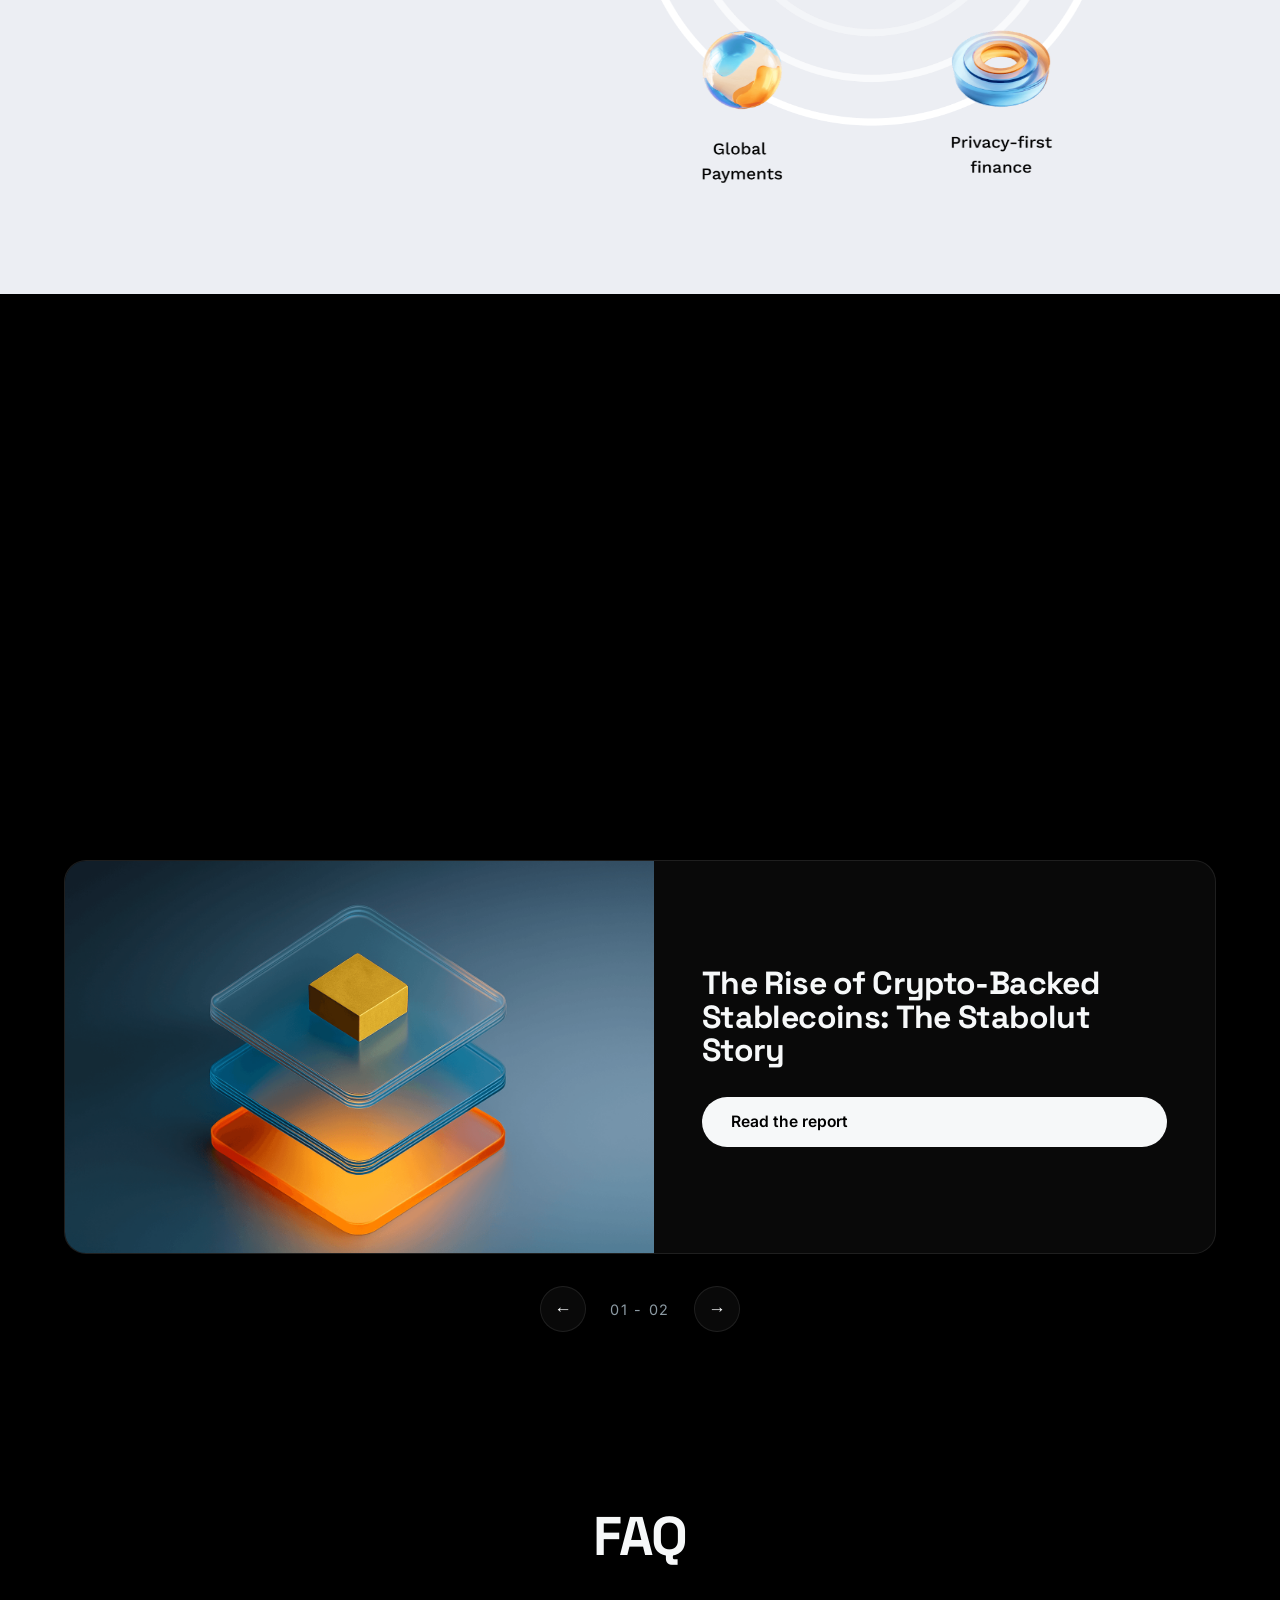
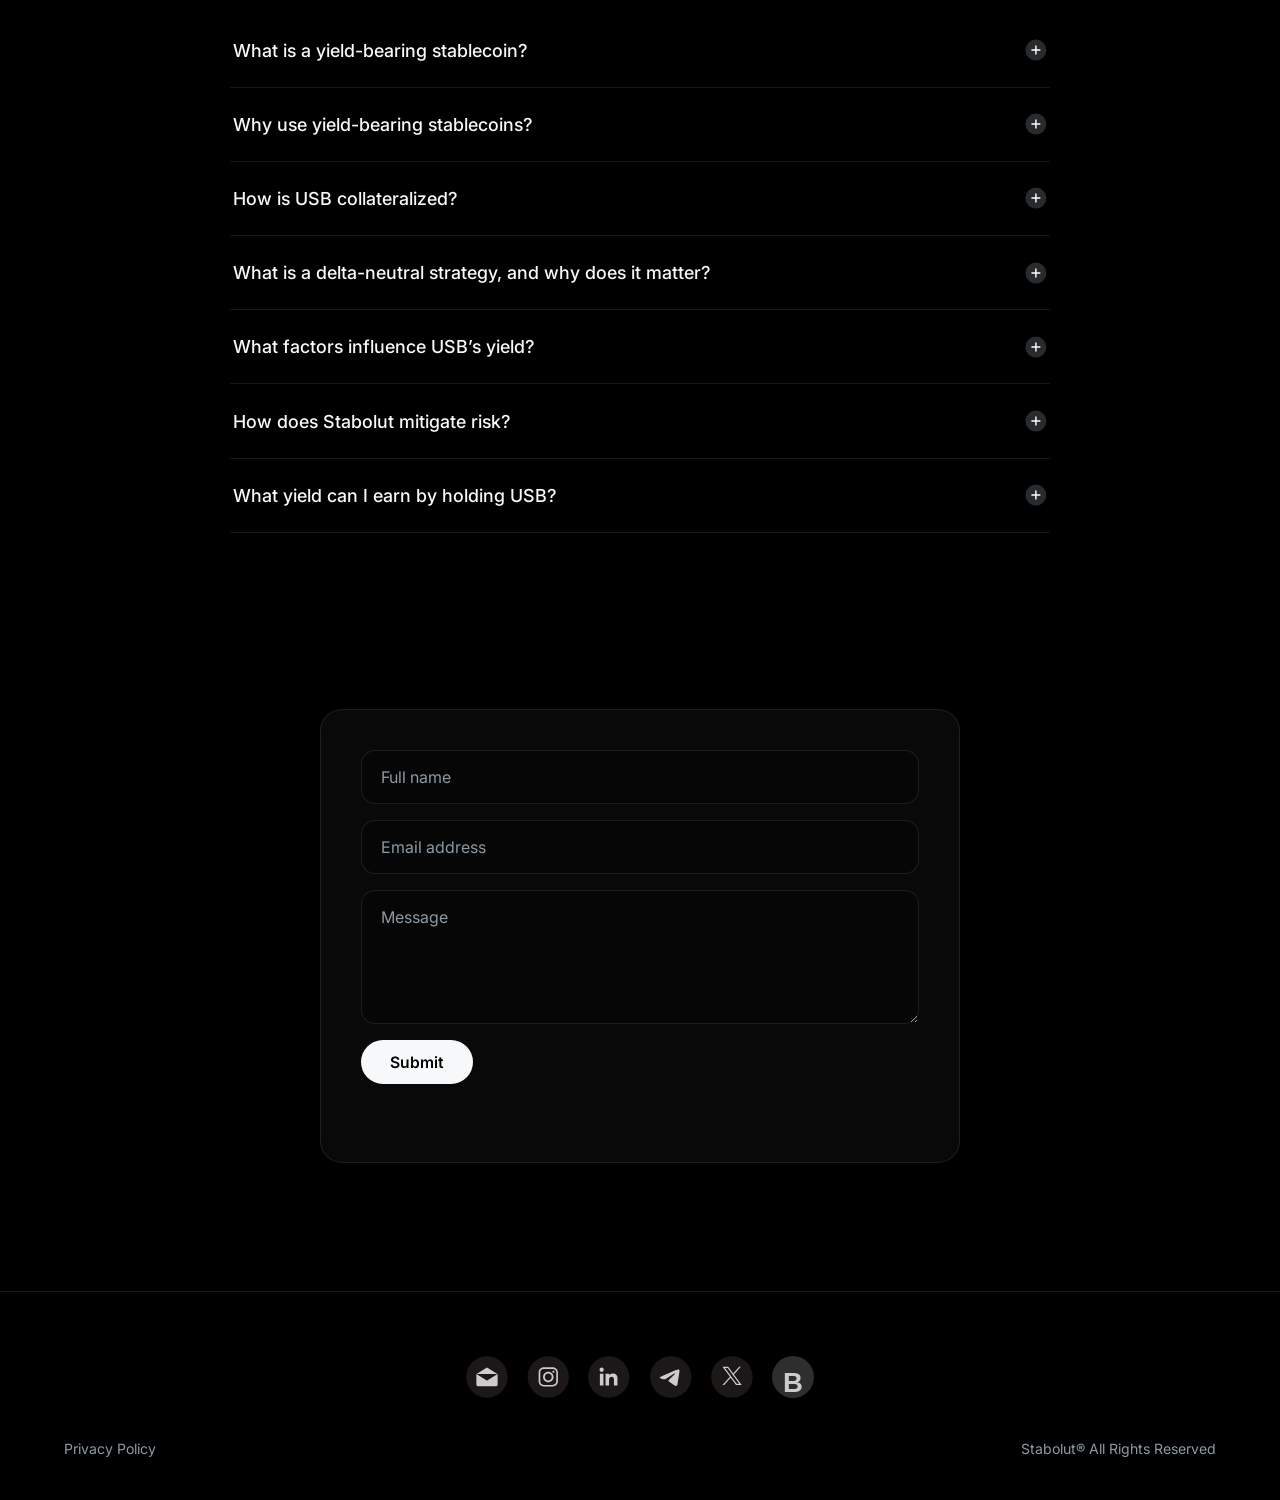
==== commit 17192547: "Contact form: add _next redirect back to stabolut.com, honeypot, and success message on return" ====
--- a/index.html
+++ b/index.html
@@ -280,6 +280,8 @@
       <div class="container">
         <form class="contact-form reveal" id="contactForm" action="https://formspree.io/f/meebjvqb" method="POST">
           <input type="hidden" name="_subject" value="Contact from stabolut.com">
+          <input type="hidden" name="_next" value="https://stabolut.com/?submitted=true">
+          <input type="text" name="_gotcha" style="display:none">
           <label for="fullName">Full name</label>
           <input type="text" id="fullName" name="name" placeholder="Full name" required autocomplete="name">
           <label for="email">Email address</label>
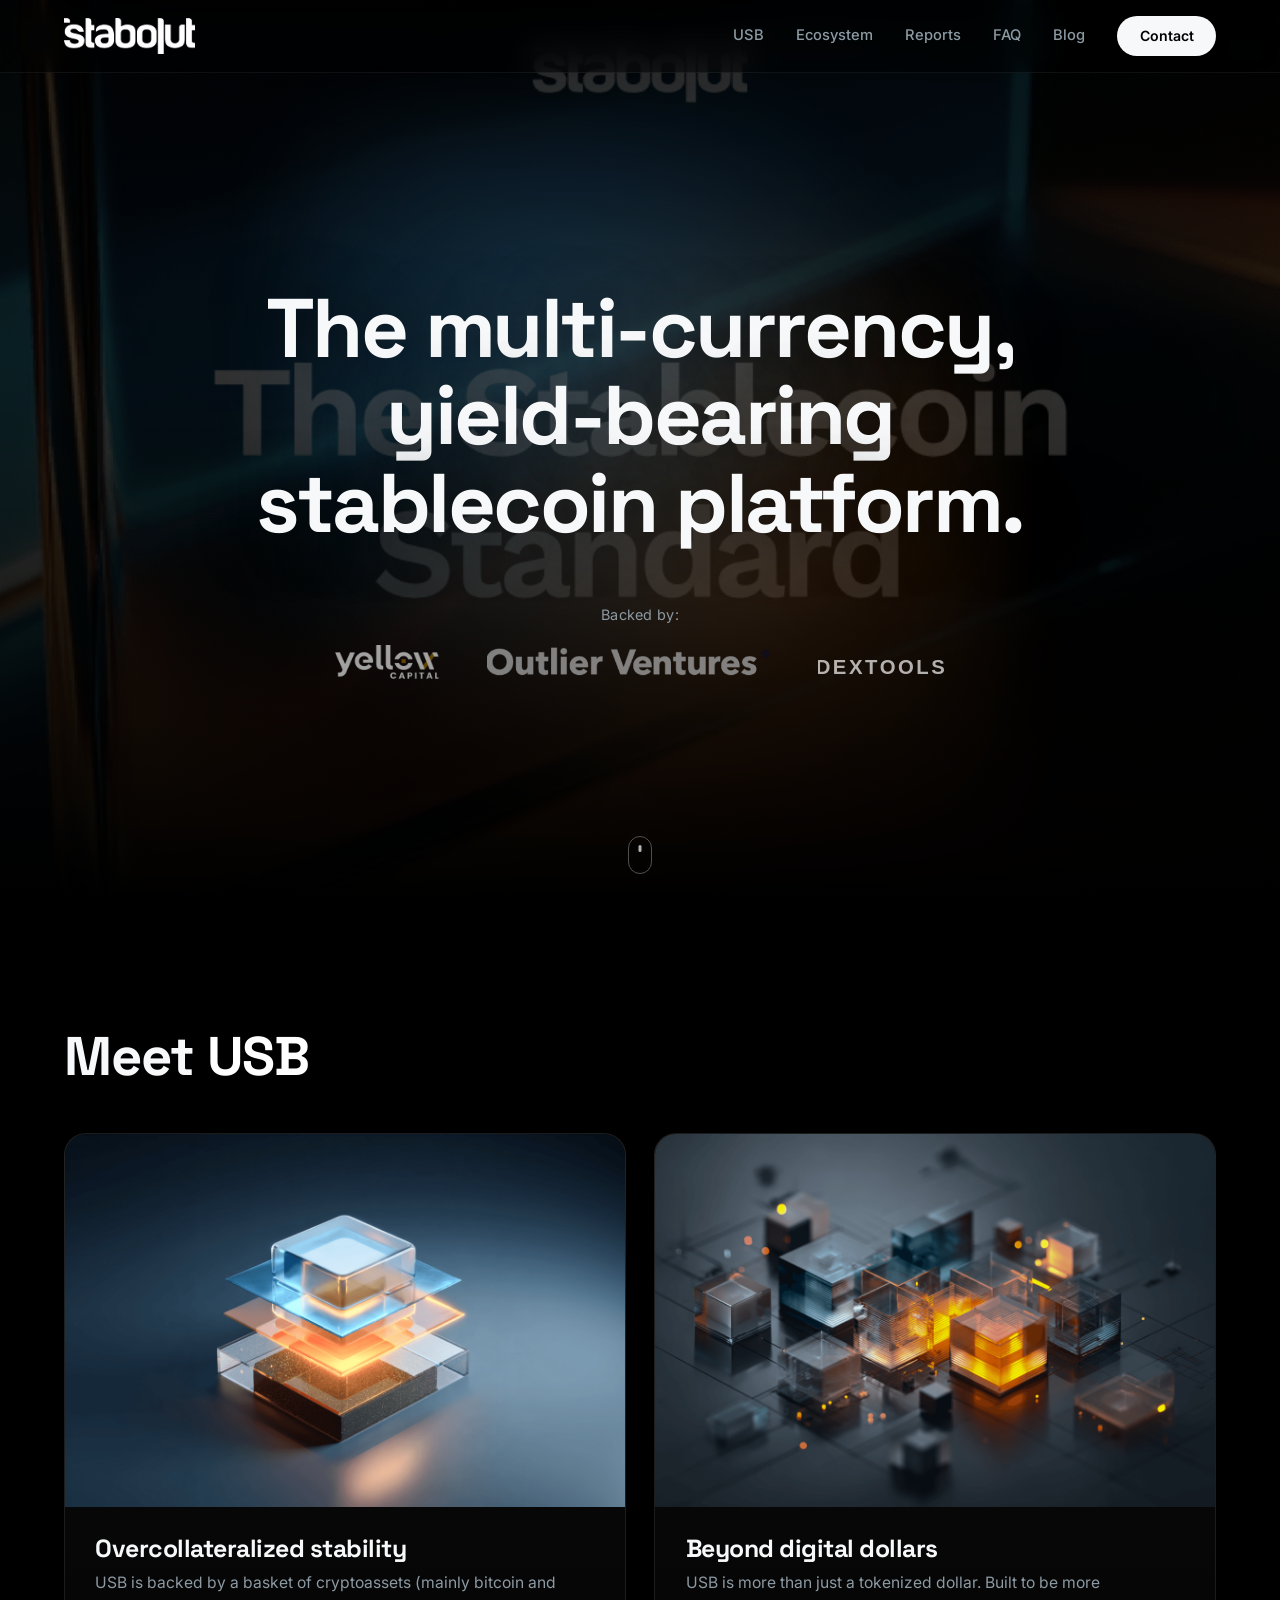
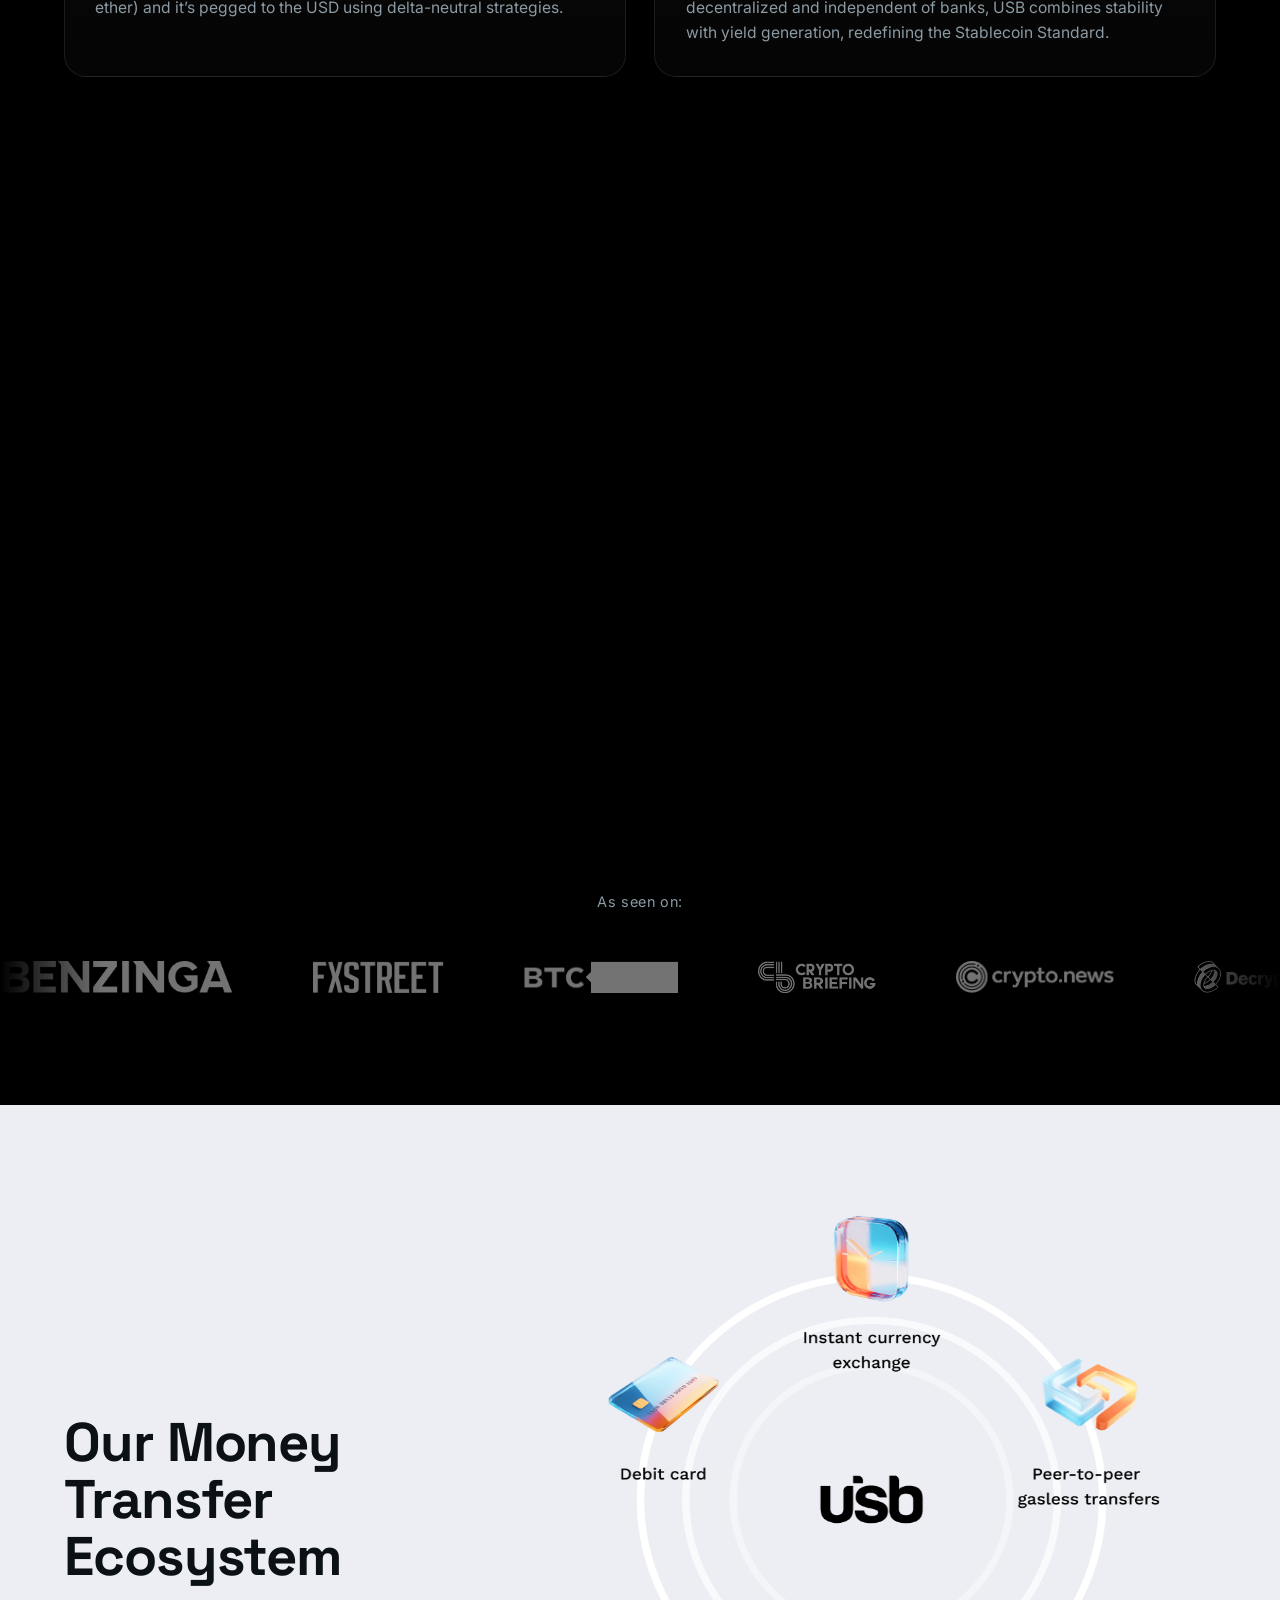
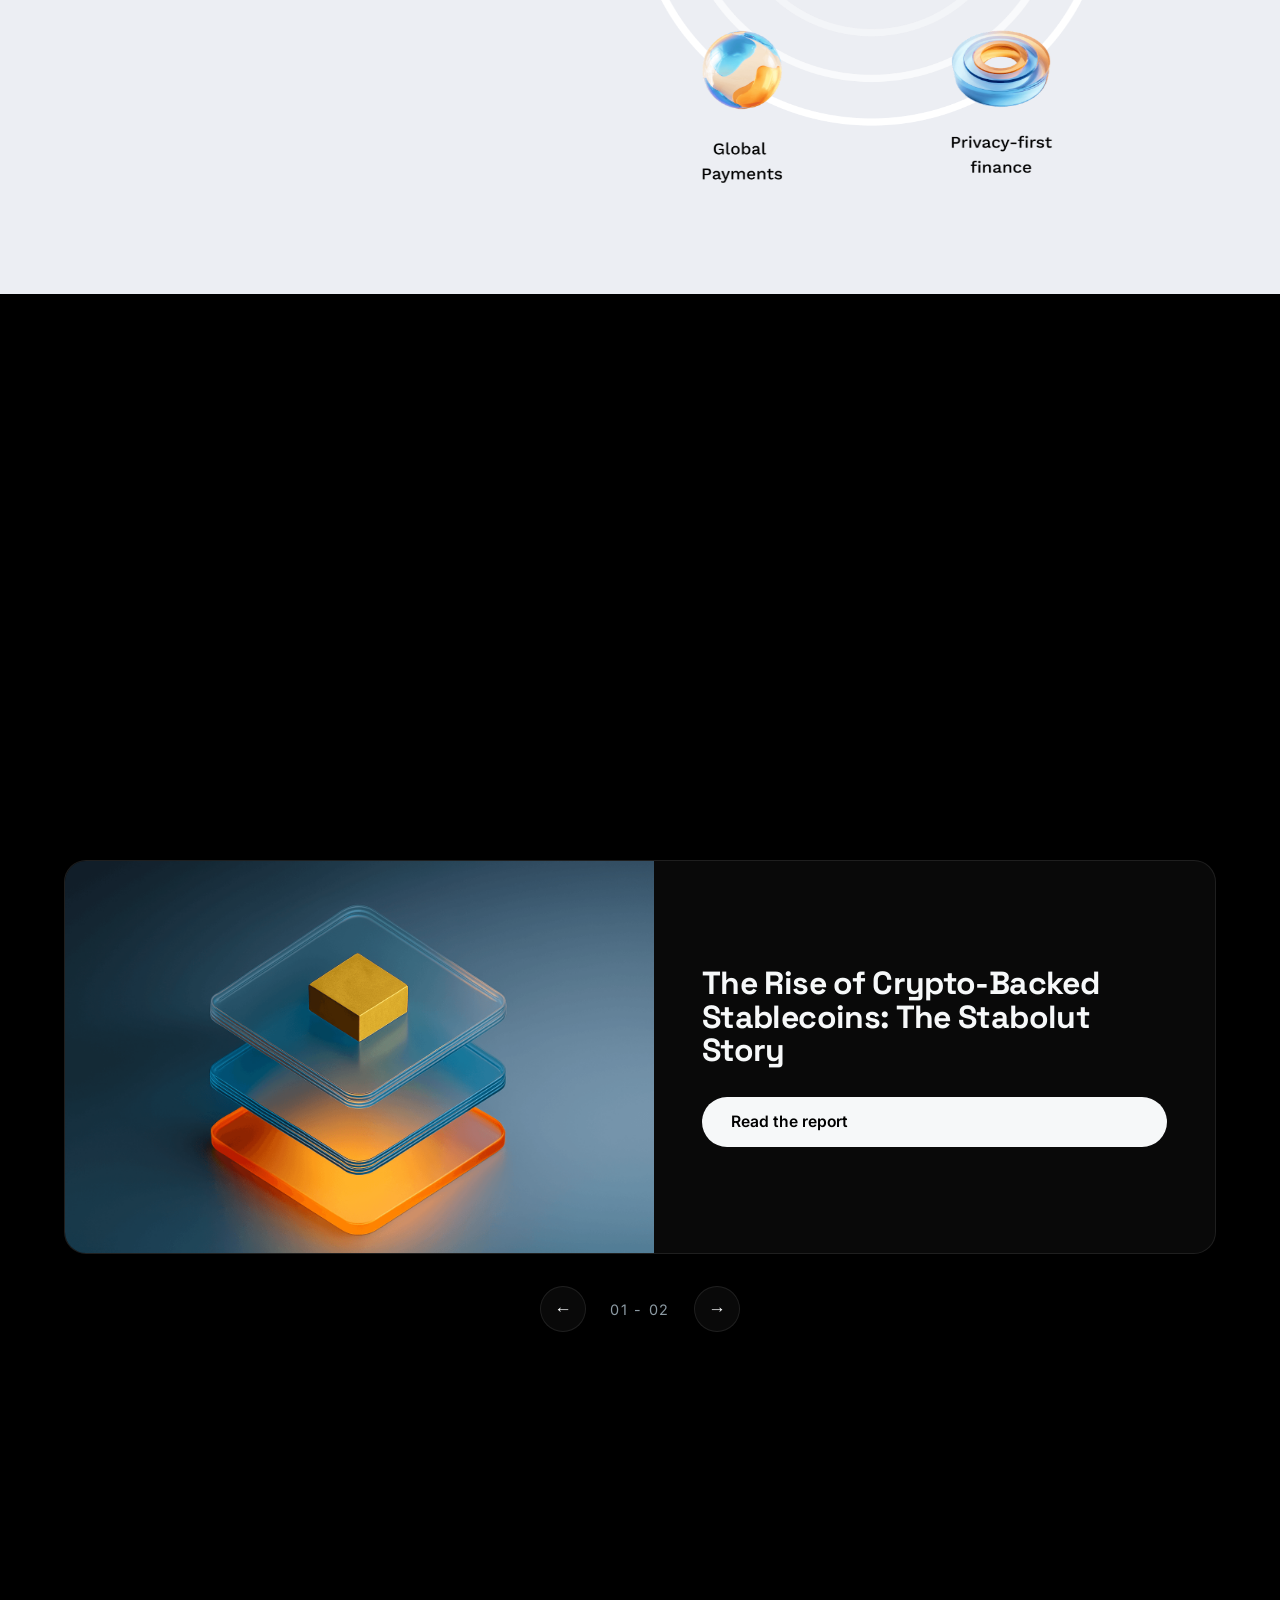
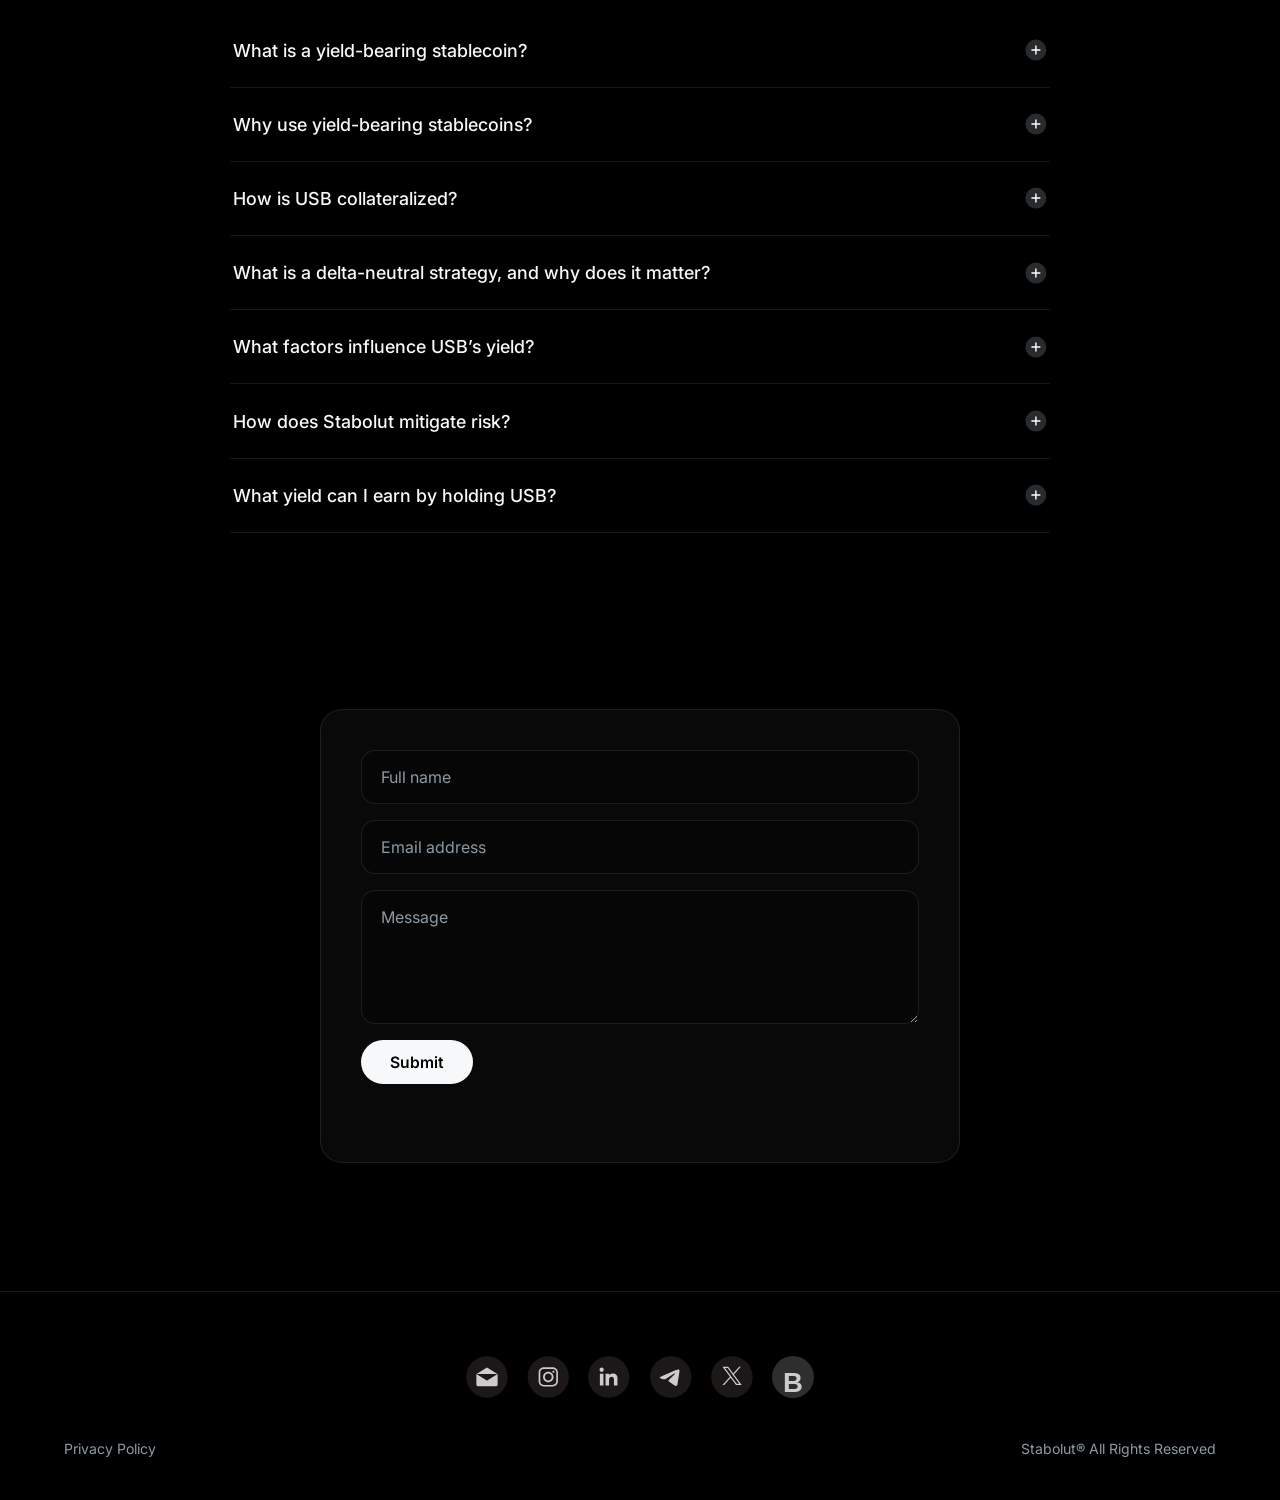
==== commit 5de93386: "Revert DexTools logo: back to SVG wordmark (PNG didn't look good)" ====
--- a/index.html
+++ b/index.html
@@ -79,7 +79,7 @@
           <div class="backer-logos">
             <img src="assets/backer-1.png" alt="Yellow Capital" loading="lazy">
             <img src="assets/backer-2.png" alt="Outlier Ventures" loading="lazy">
-            <img src="assets/dextools-logo.png" alt="DexTools" loading="lazy">
+            <img src="assets/dextools-logo.svg" alt="DexTools" loading="lazy">
           </div>
         </div>
       </div>
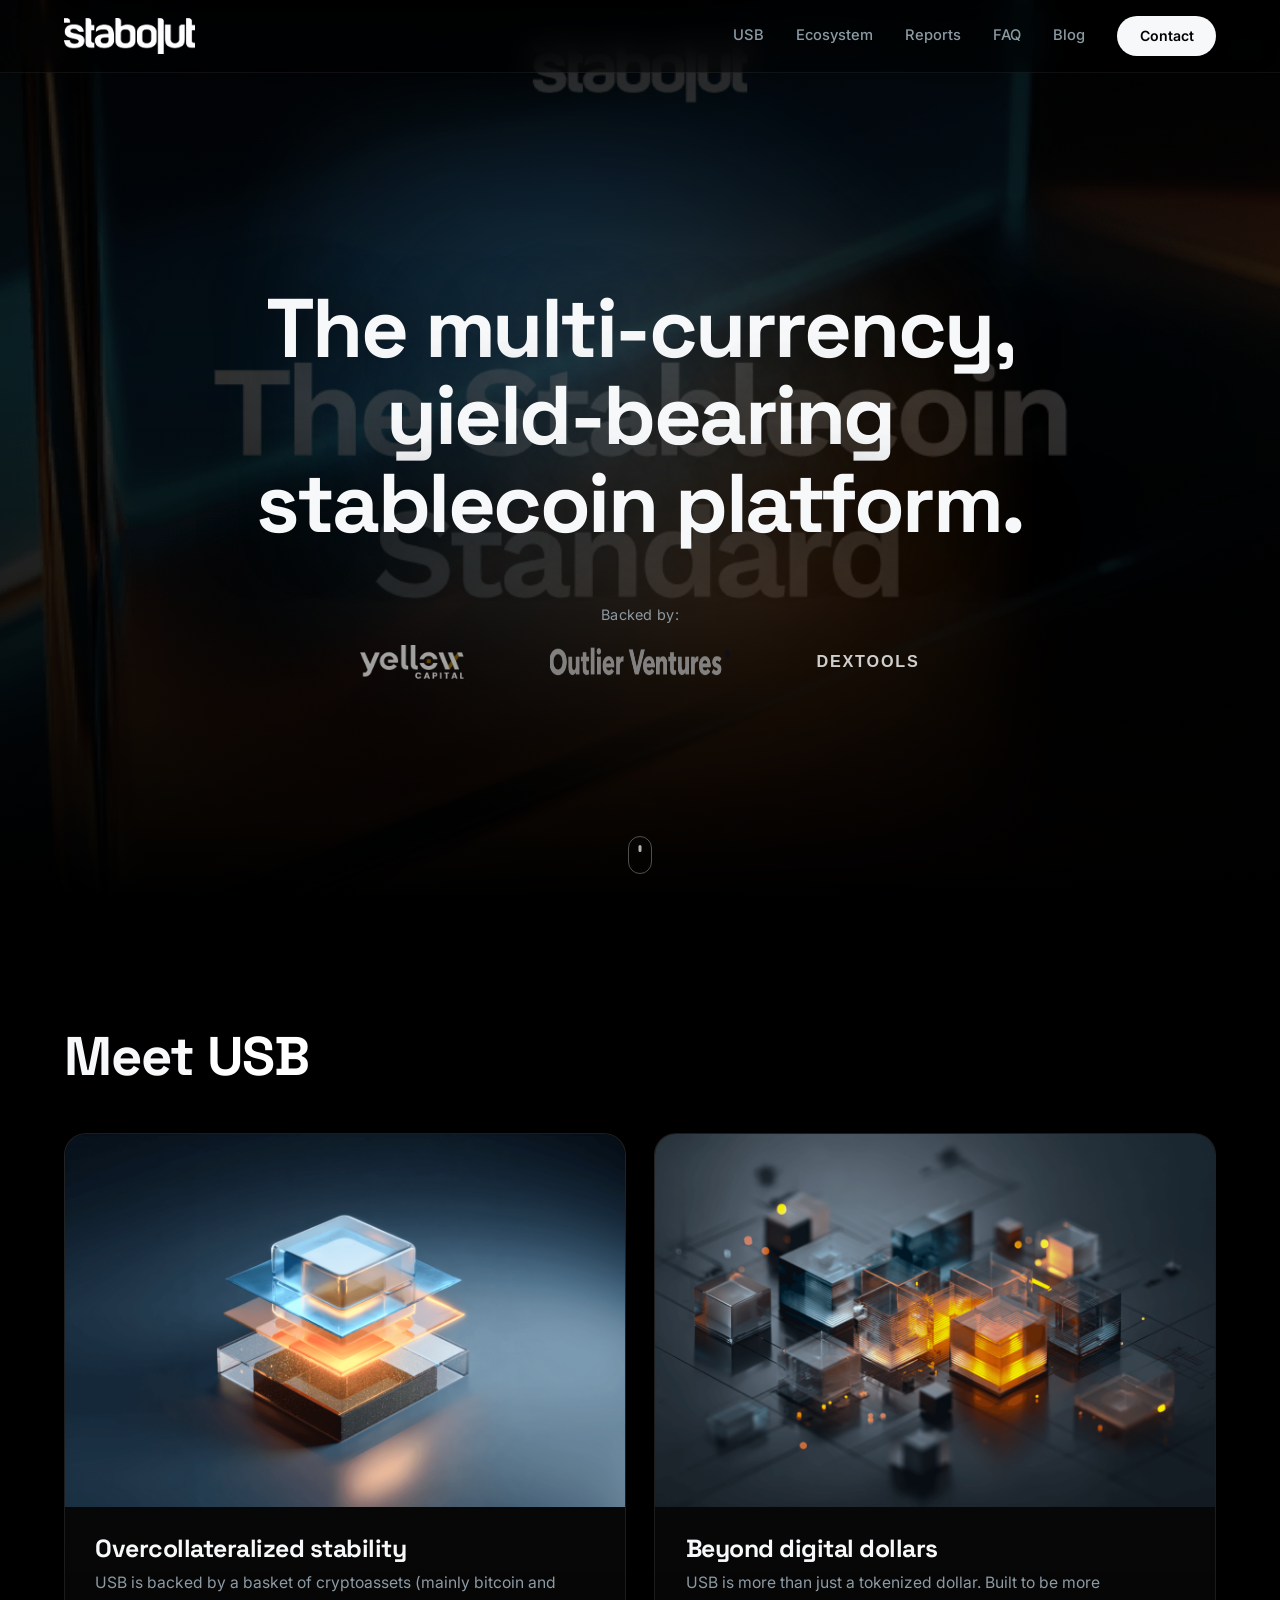
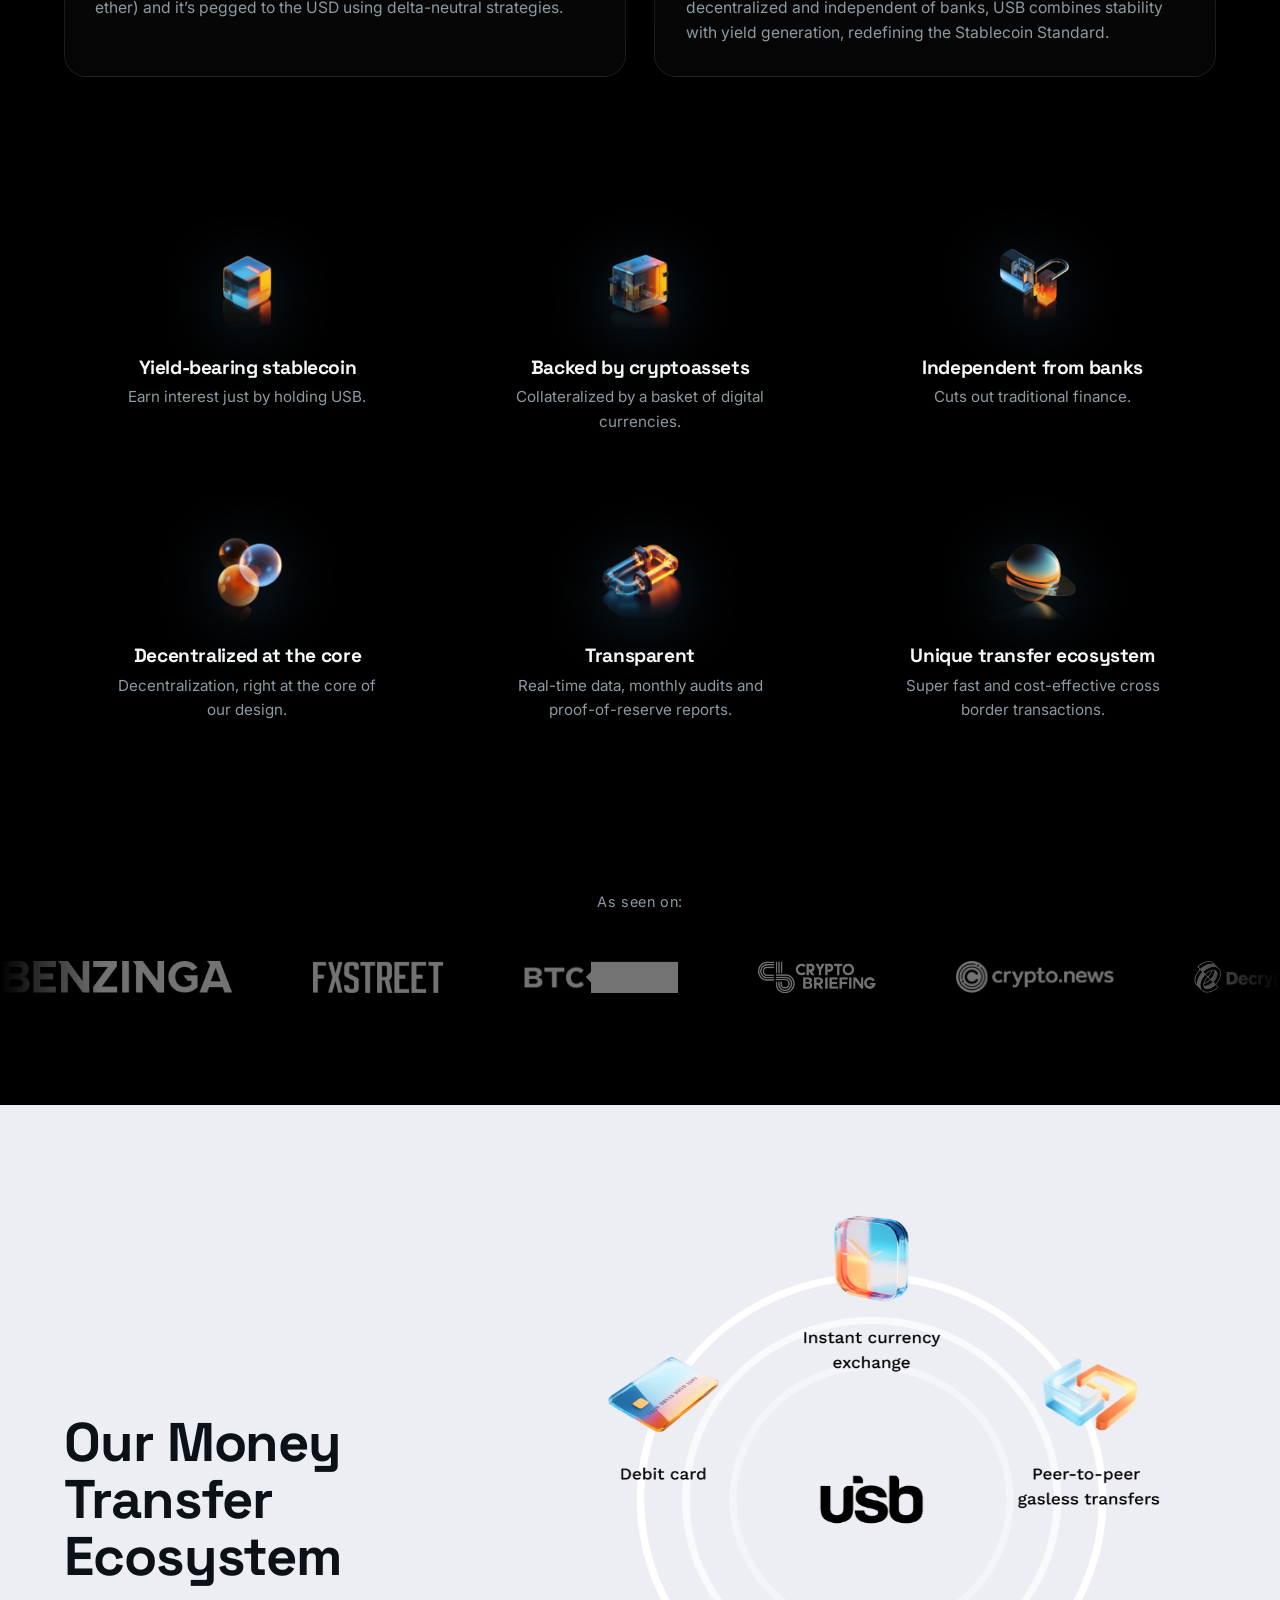
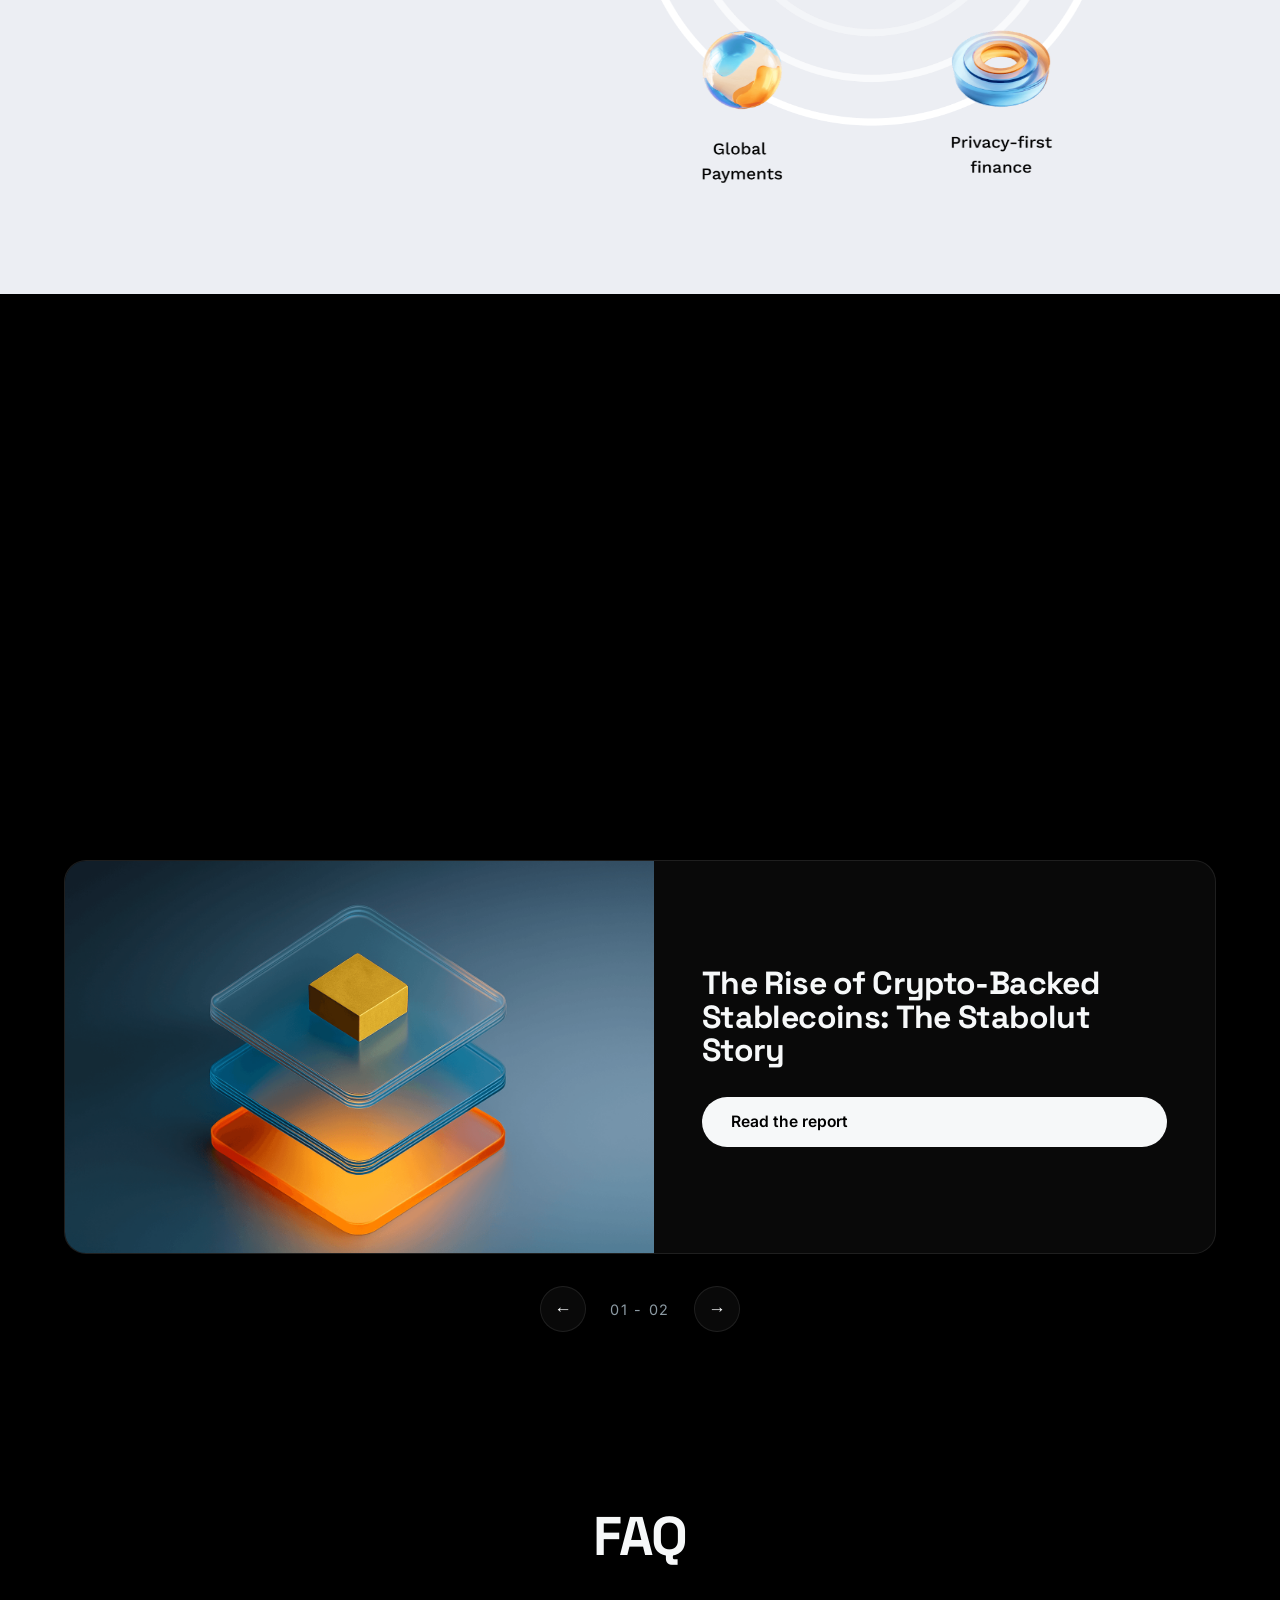
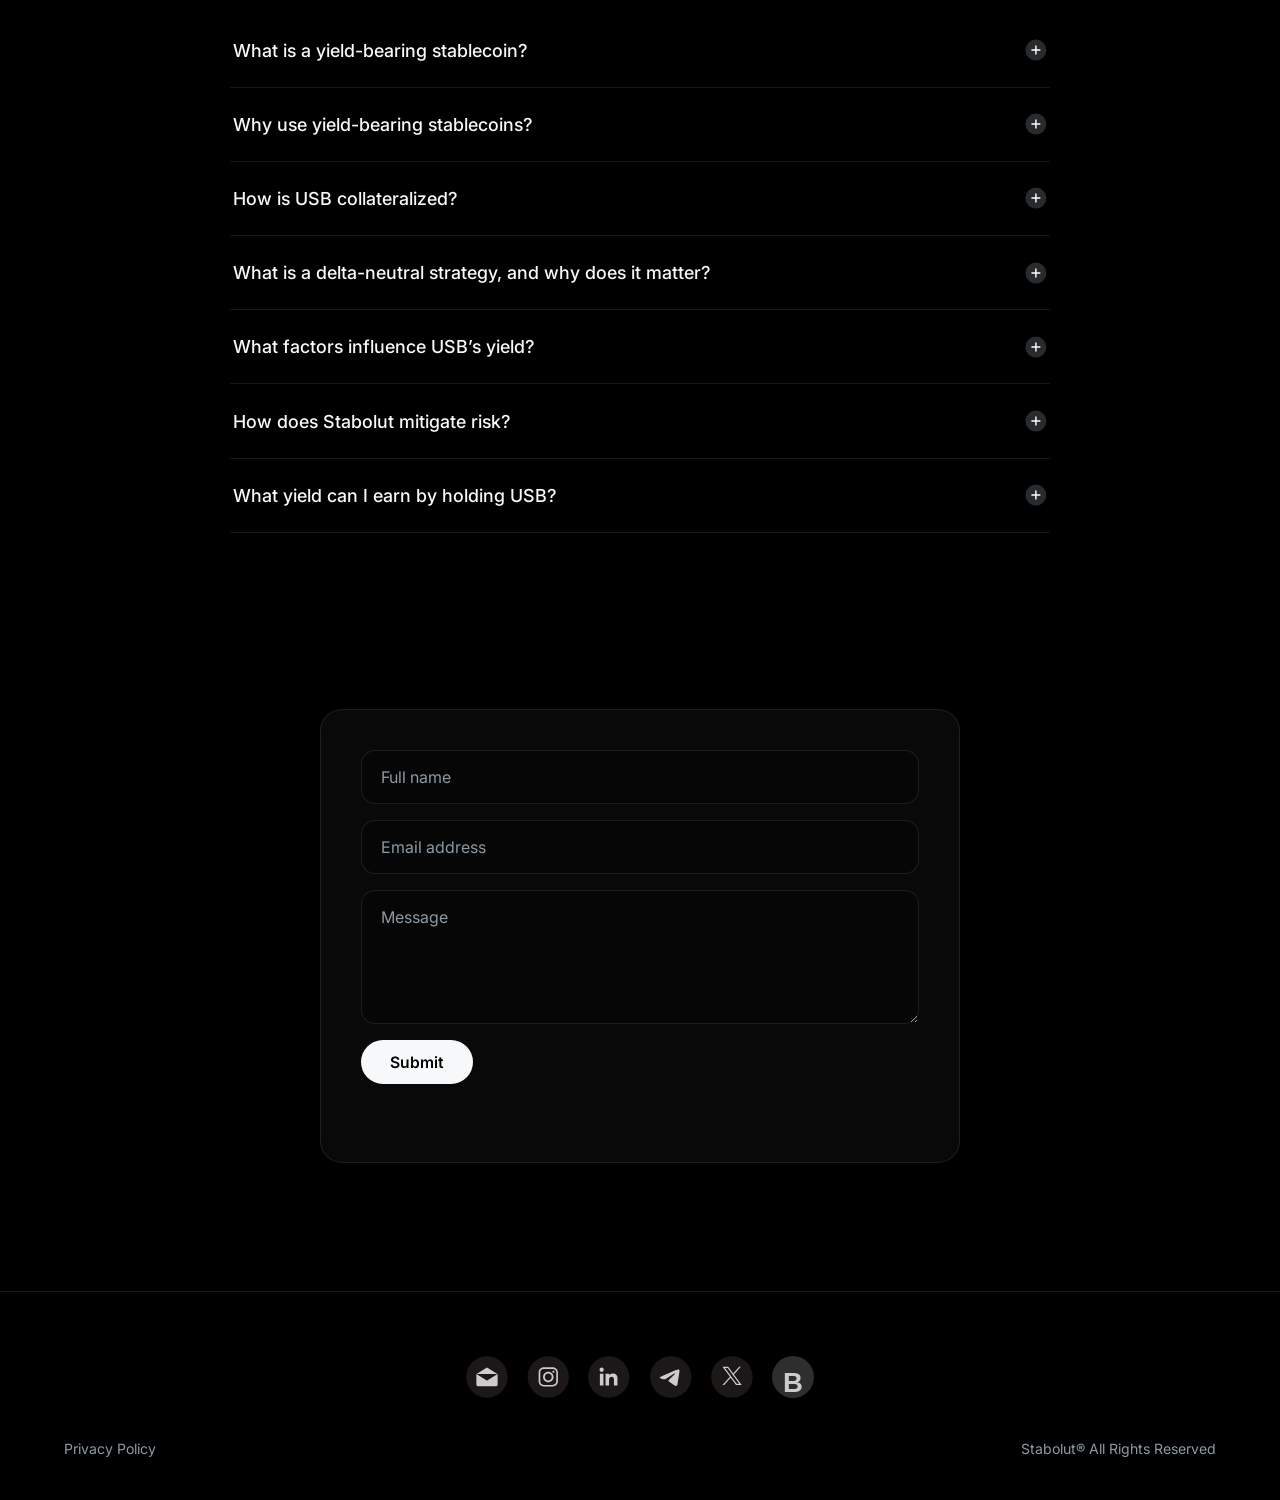
==== commit 2547a04e: "Fix backer logos: wrap in equal-width containers so Outlier Ventures is perfectly centered" ====
--- a/index.html
+++ b/index.html
@@ -77,9 +77,9 @@
         <div class="backers reveal">
           <p>Backed by:</p>
           <div class="backer-logos">
-            <img src="assets/backer-1.png" alt="Yellow Capital" loading="lazy">
-            <img src="assets/backer-2.png" alt="Outlier Ventures" loading="lazy">
-            <img src="assets/dextools-logo.svg" alt="DexTools" loading="lazy">
+            <div class="backer-logo-wrapper"><img src="assets/backer-1.png" alt="Yellow Capital" loading="lazy"></div>
+            <div class="backer-logo-wrapper"><img src="assets/backer-2.png" alt="Outlier Ventures" loading="lazy"></div>
+            <div class="backer-logo-wrapper"><img src="assets/dextools-logo.svg" alt="DexTools" loading="lazy"></div>
           </div>
         </div>
       </div>
--- a/styles.css
+++ b/styles.css
@@ -130,7 +130,9 @@
 .backers { margin-top: 3.5rem; }
 .backers p { color: var(--text-muted); font-size: 0.9rem; margin-bottom: 1.2rem; letter-spacing: 0.02em; }
 .backer-logos { display: flex; align-items: center; justify-content: center; gap: 3rem; flex-wrap: wrap; }
-.backer-logos img { height: 34px; width: auto; opacity: 0.8; }
+.backer-logos { display: flex; align-items: center; justify-content: center; gap: 3rem; flex-wrap: wrap; }
+.backer-logo-wrapper { display: flex; align-items: center; justify-content: center; width: 180px; }
+.backer-logos img { height: 34px; width: auto; max-height: 34px; opacity: 0.8; }
 
 /* scroll cue */
 .scroll-cue {
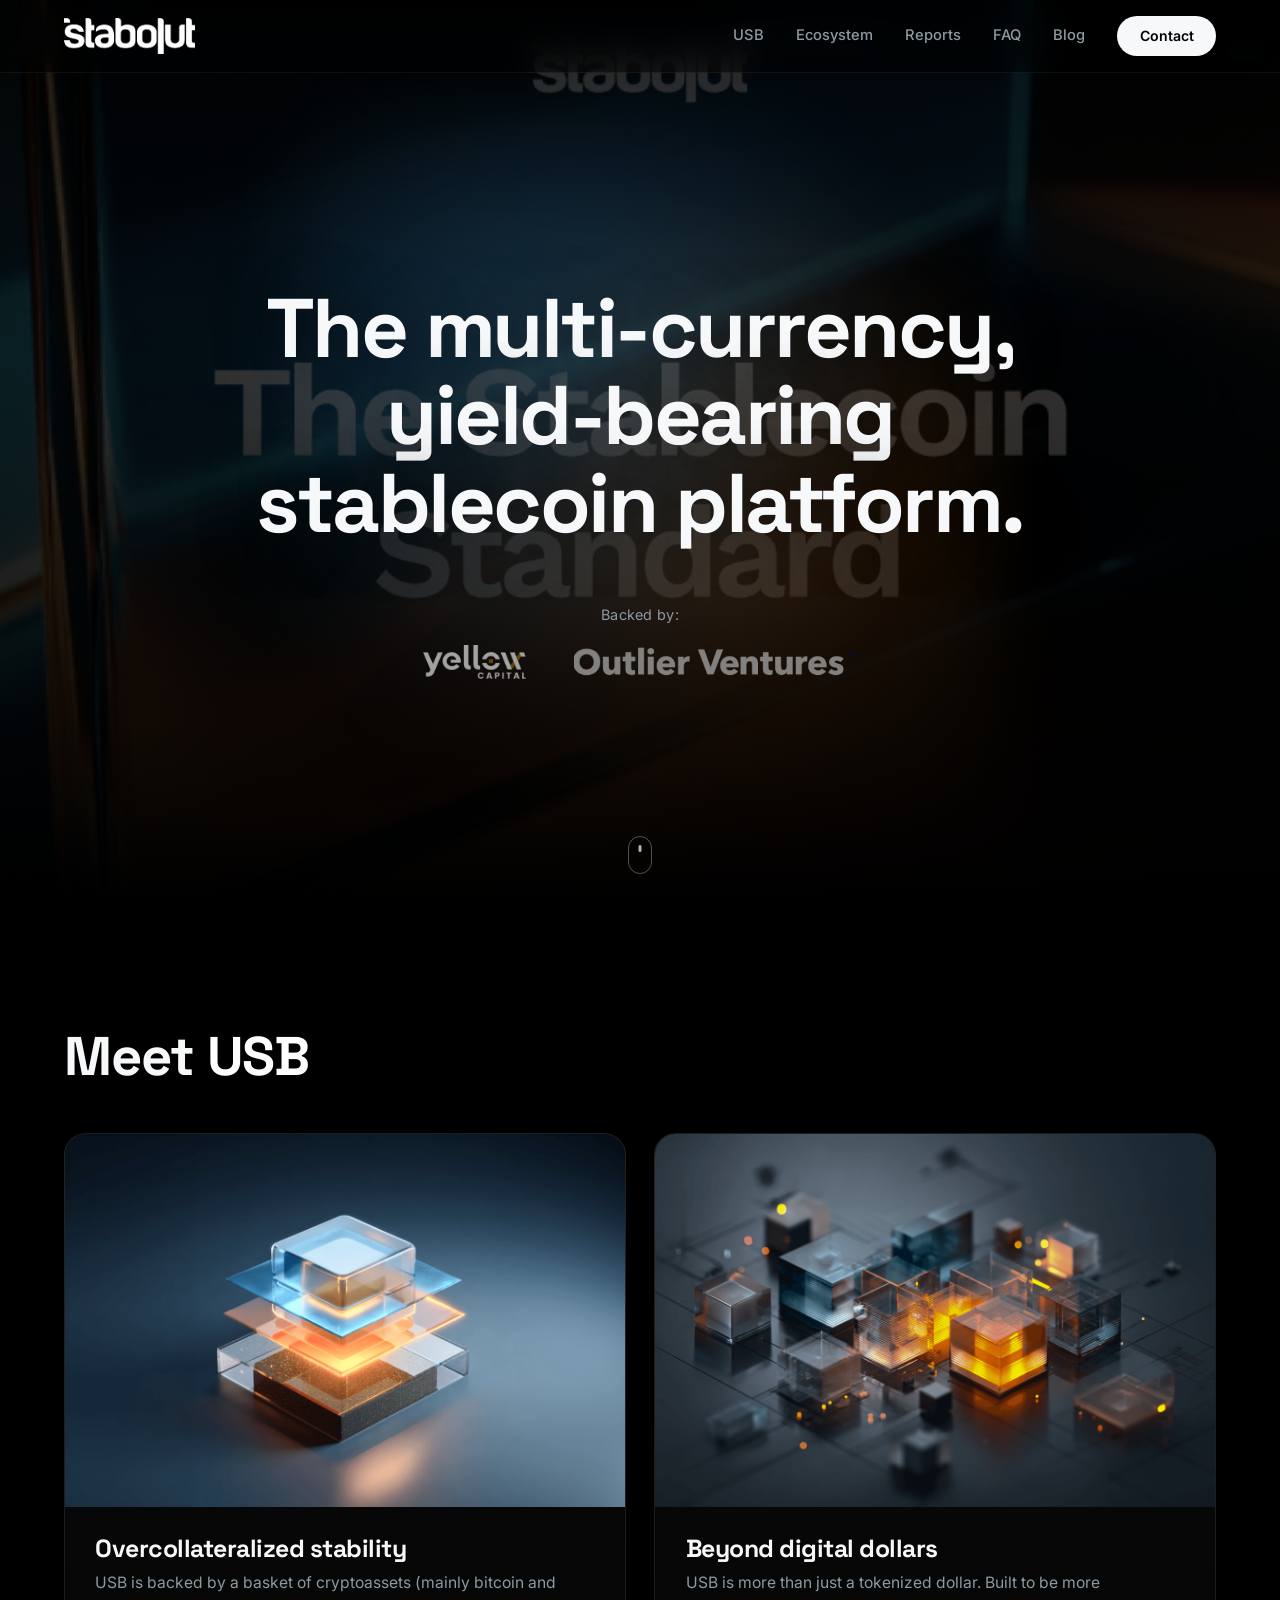
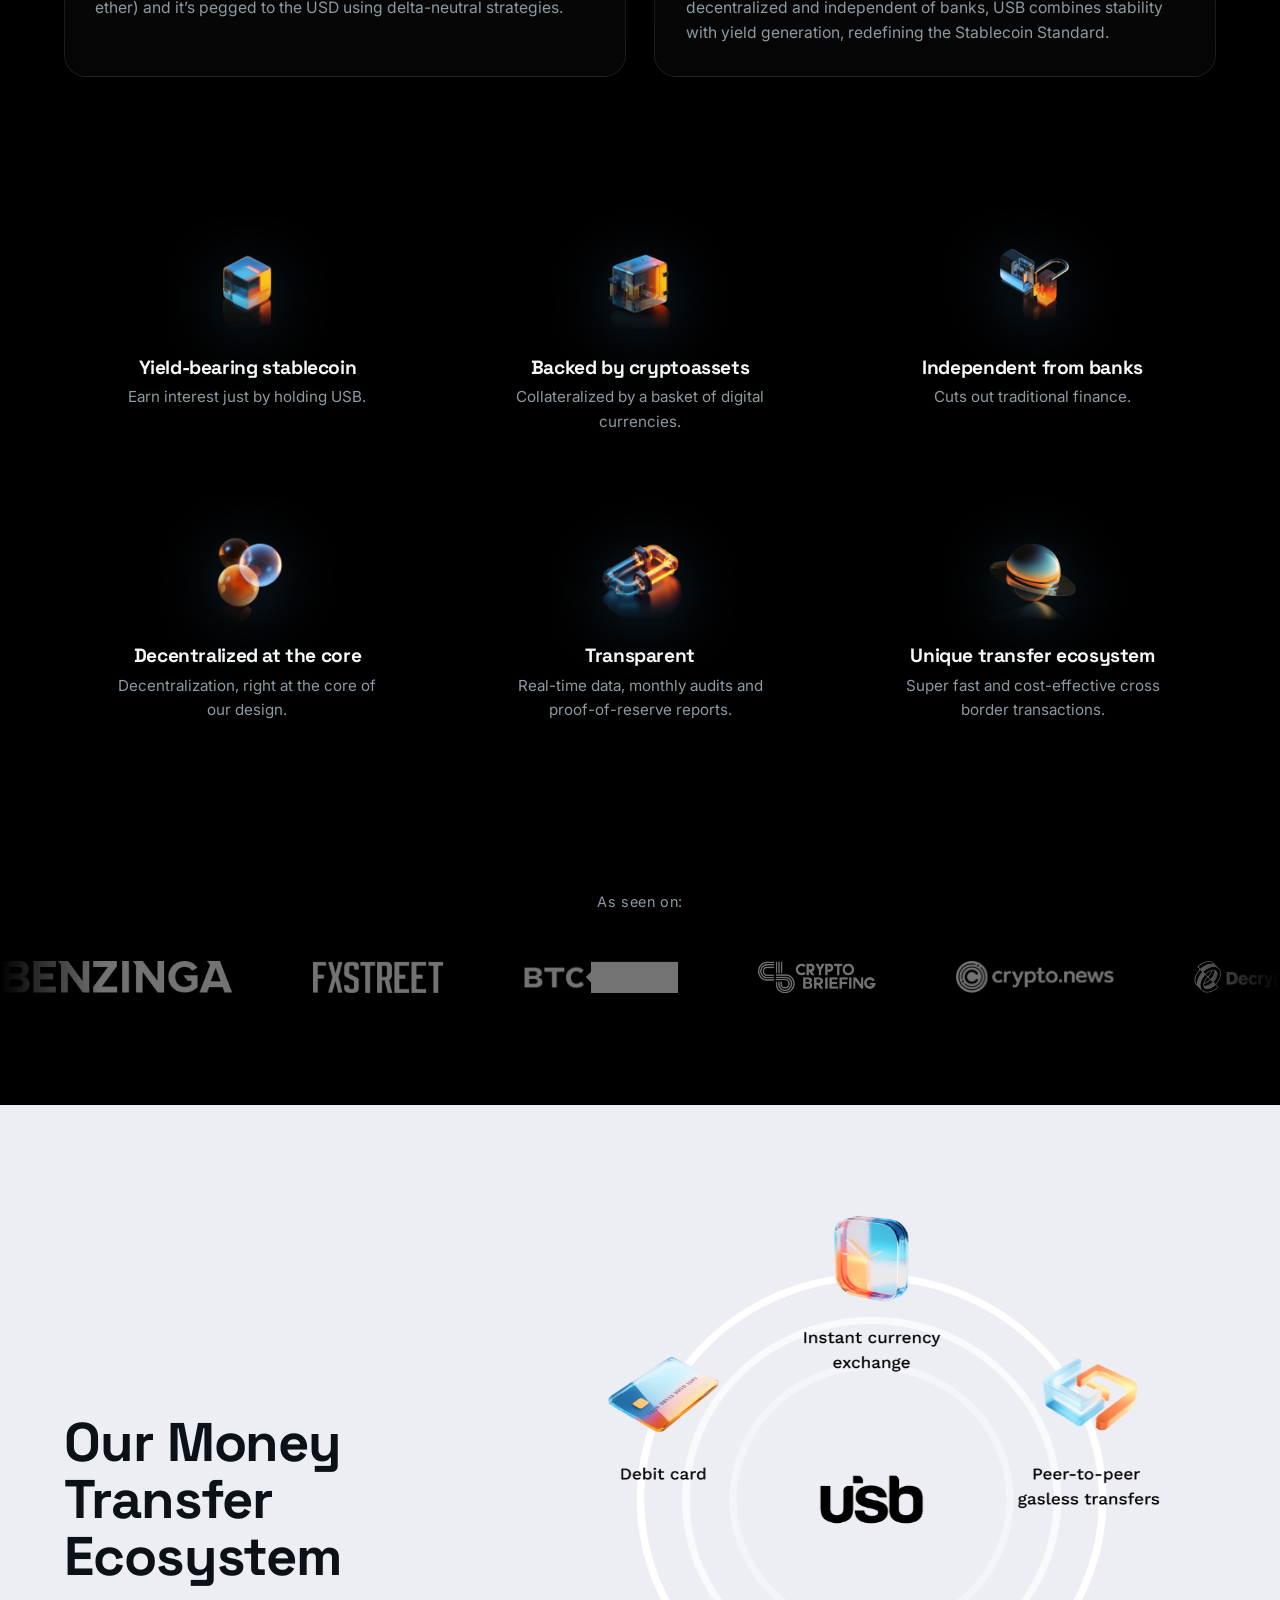
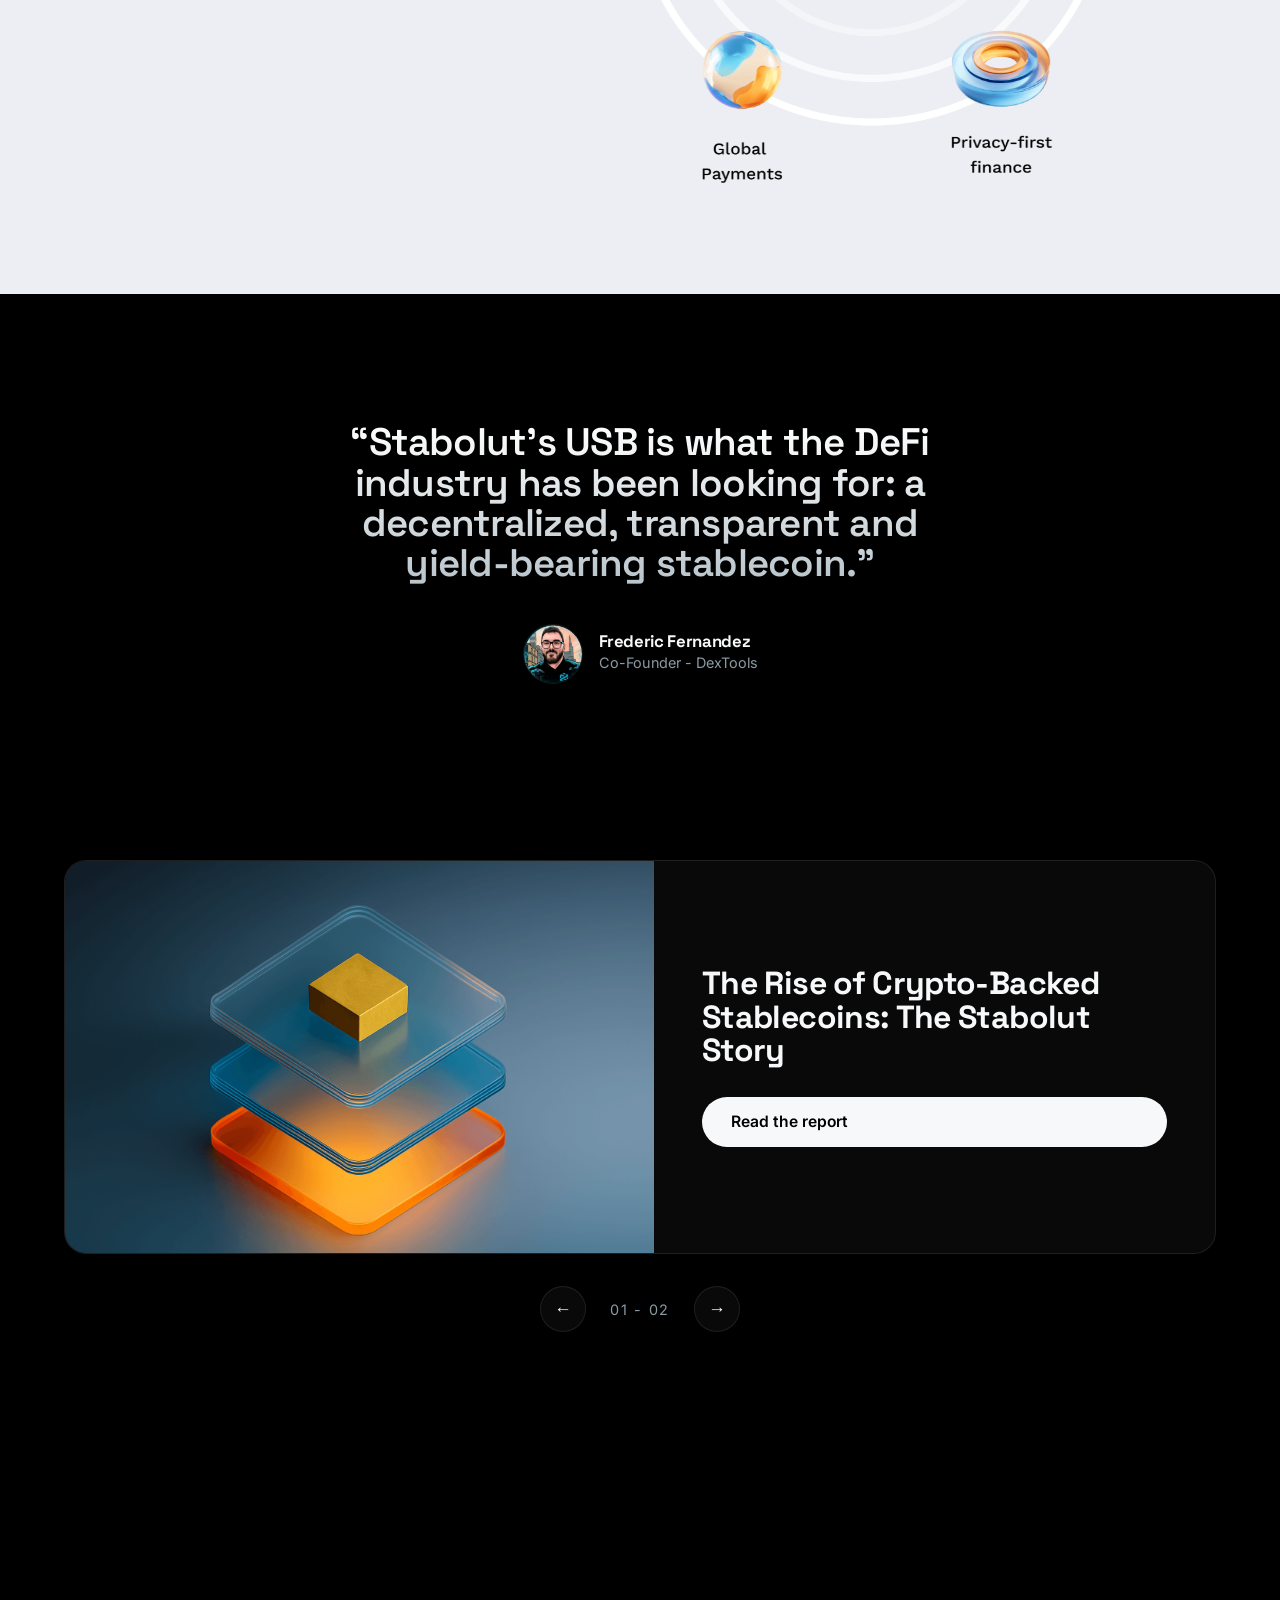
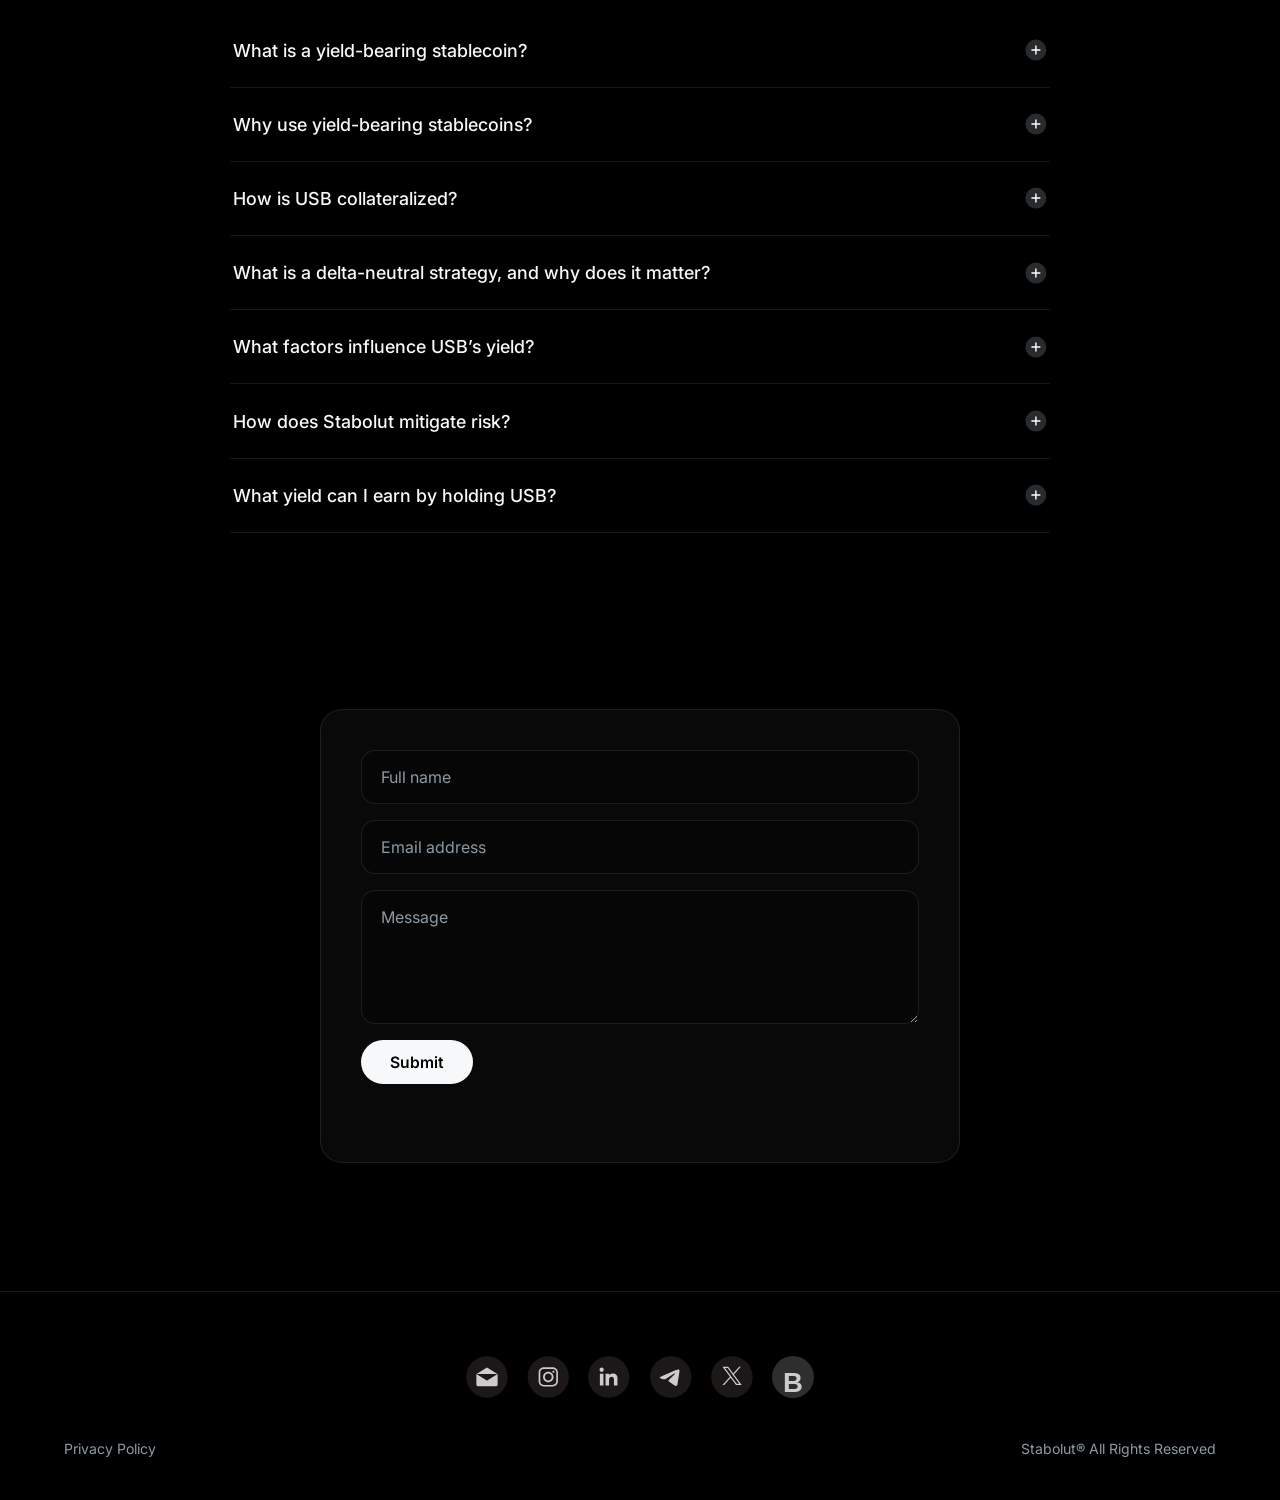
==== commit d6499def: "Remove DexTools from backers section, revert to original layout (Yellow Capital + Outlier Ventures o" ====
--- a/index.html
+++ b/index.html
@@ -77,9 +77,8 @@
         <div class="backers reveal">
           <p>Backed by:</p>
           <div class="backer-logos">
-            <div class="backer-logo-wrapper"><img src="assets/backer-1.png" alt="Yellow Capital" loading="lazy"></div>
-            <div class="backer-logo-wrapper"><img src="assets/backer-2.png" alt="Outlier Ventures" loading="lazy"></div>
-            <div class="backer-logo-wrapper"><img src="assets/dextools-logo.svg" alt="DexTools" loading="lazy"></div>
+            <img src="assets/backer-1.png" alt="Yellow Capital" loading="lazy">
+            <img src="assets/backer-2.png" alt="Outlier Ventures" loading="lazy">
           </div>
         </div>
       </div>
--- a/styles.css
+++ b/styles.css
@@ -131,8 +131,7 @@
 .backers p { color: var(--text-muted); font-size: 0.9rem; margin-bottom: 1.2rem; letter-spacing: 0.02em; }
 .backer-logos { display: flex; align-items: center; justify-content: center; gap: 3rem; flex-wrap: wrap; }
 .backer-logos { display: flex; align-items: center; justify-content: center; gap: 3rem; flex-wrap: wrap; }
-.backer-logo-wrapper { display: flex; align-items: center; justify-content: center; width: 180px; }
-.backer-logos img { height: 34px; width: auto; max-height: 34px; opacity: 0.8; }
+.backer-logos img { height: 34px; width: auto; opacity: 0.8; }
 
 /* scroll cue */
 .scroll-cue {
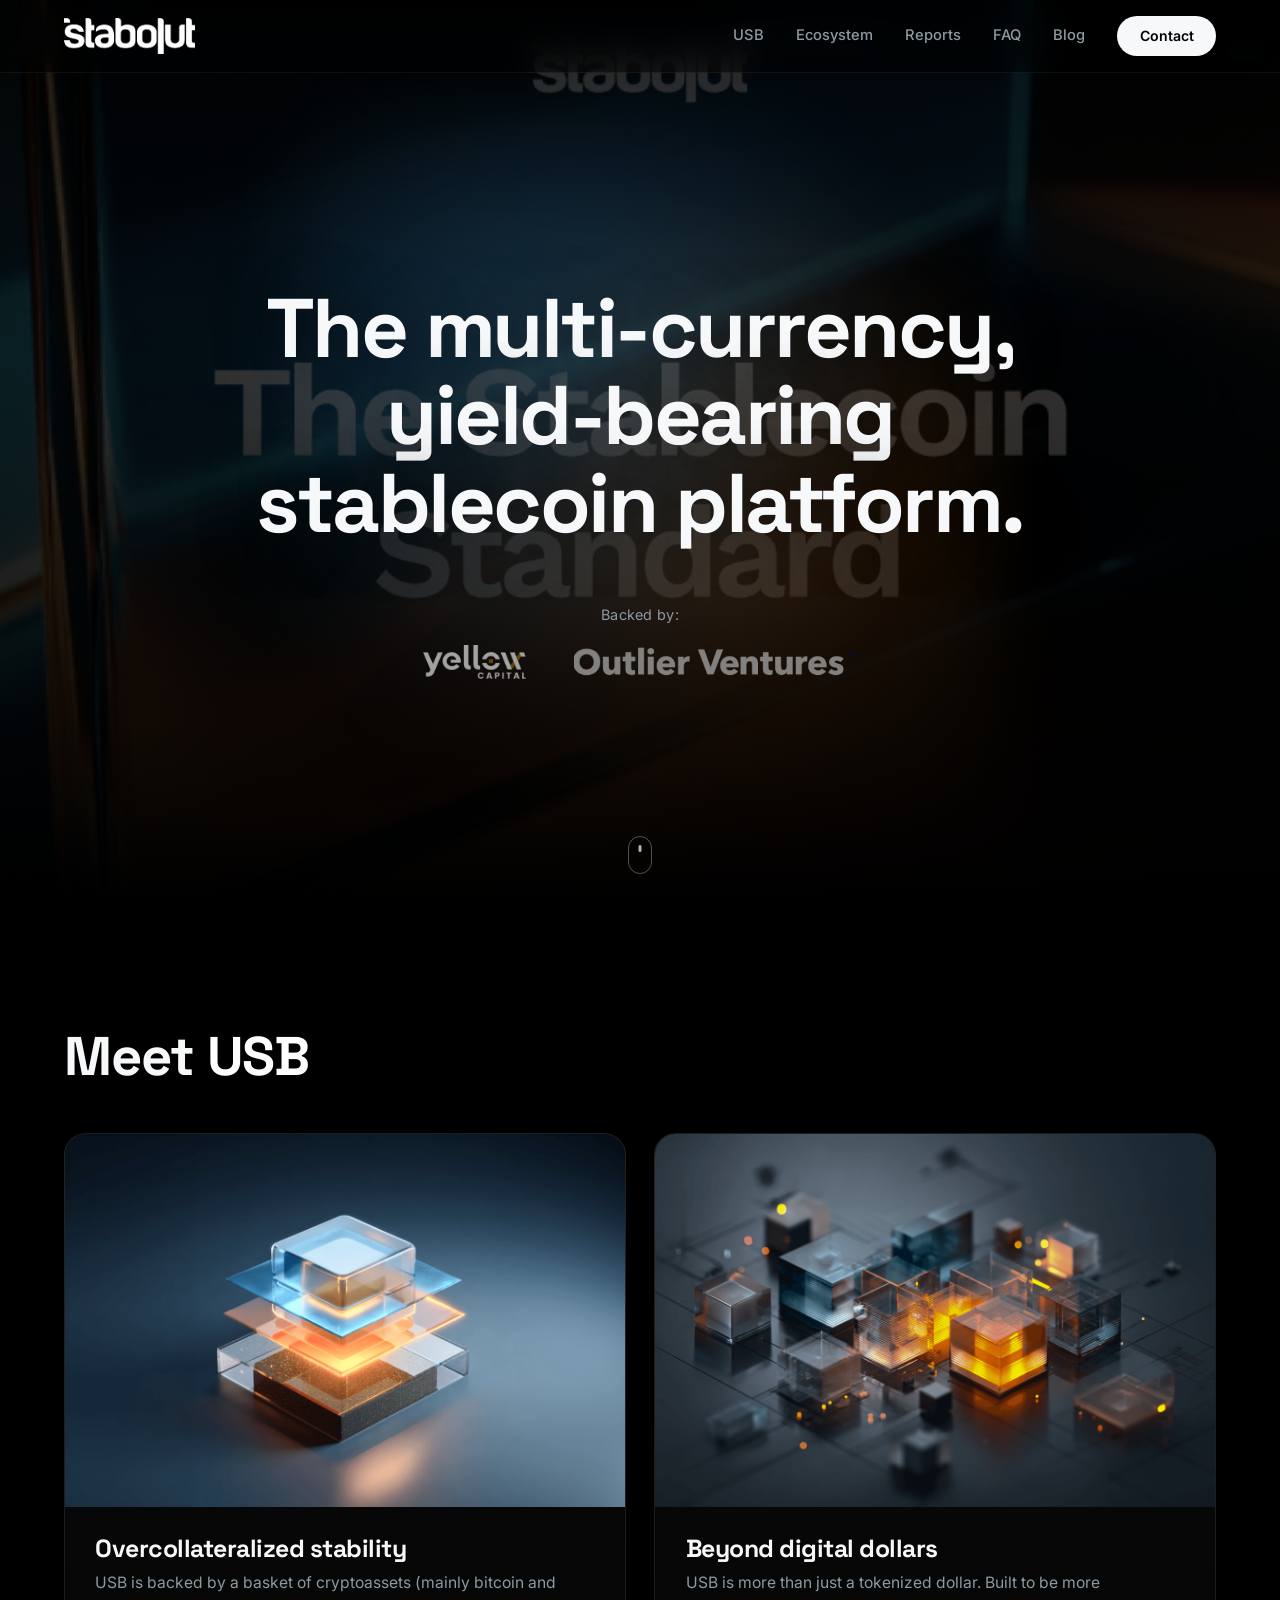
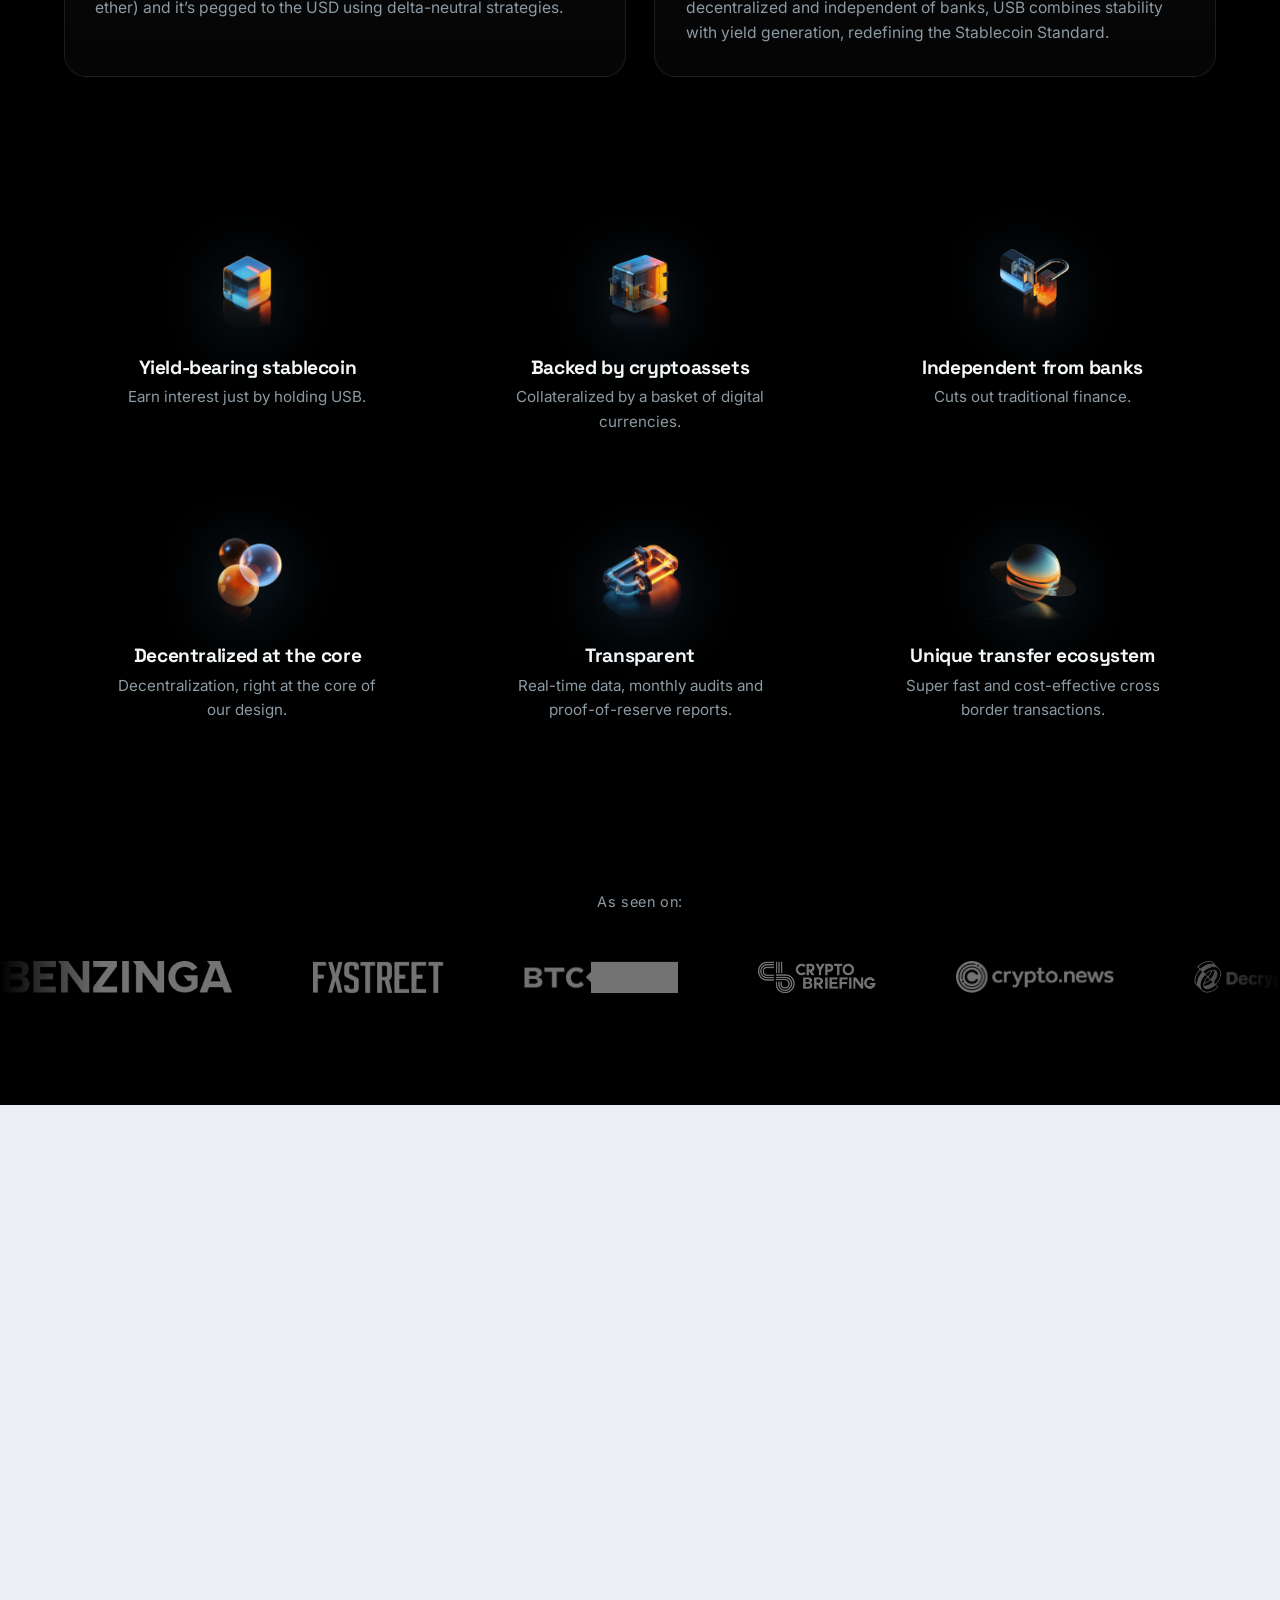
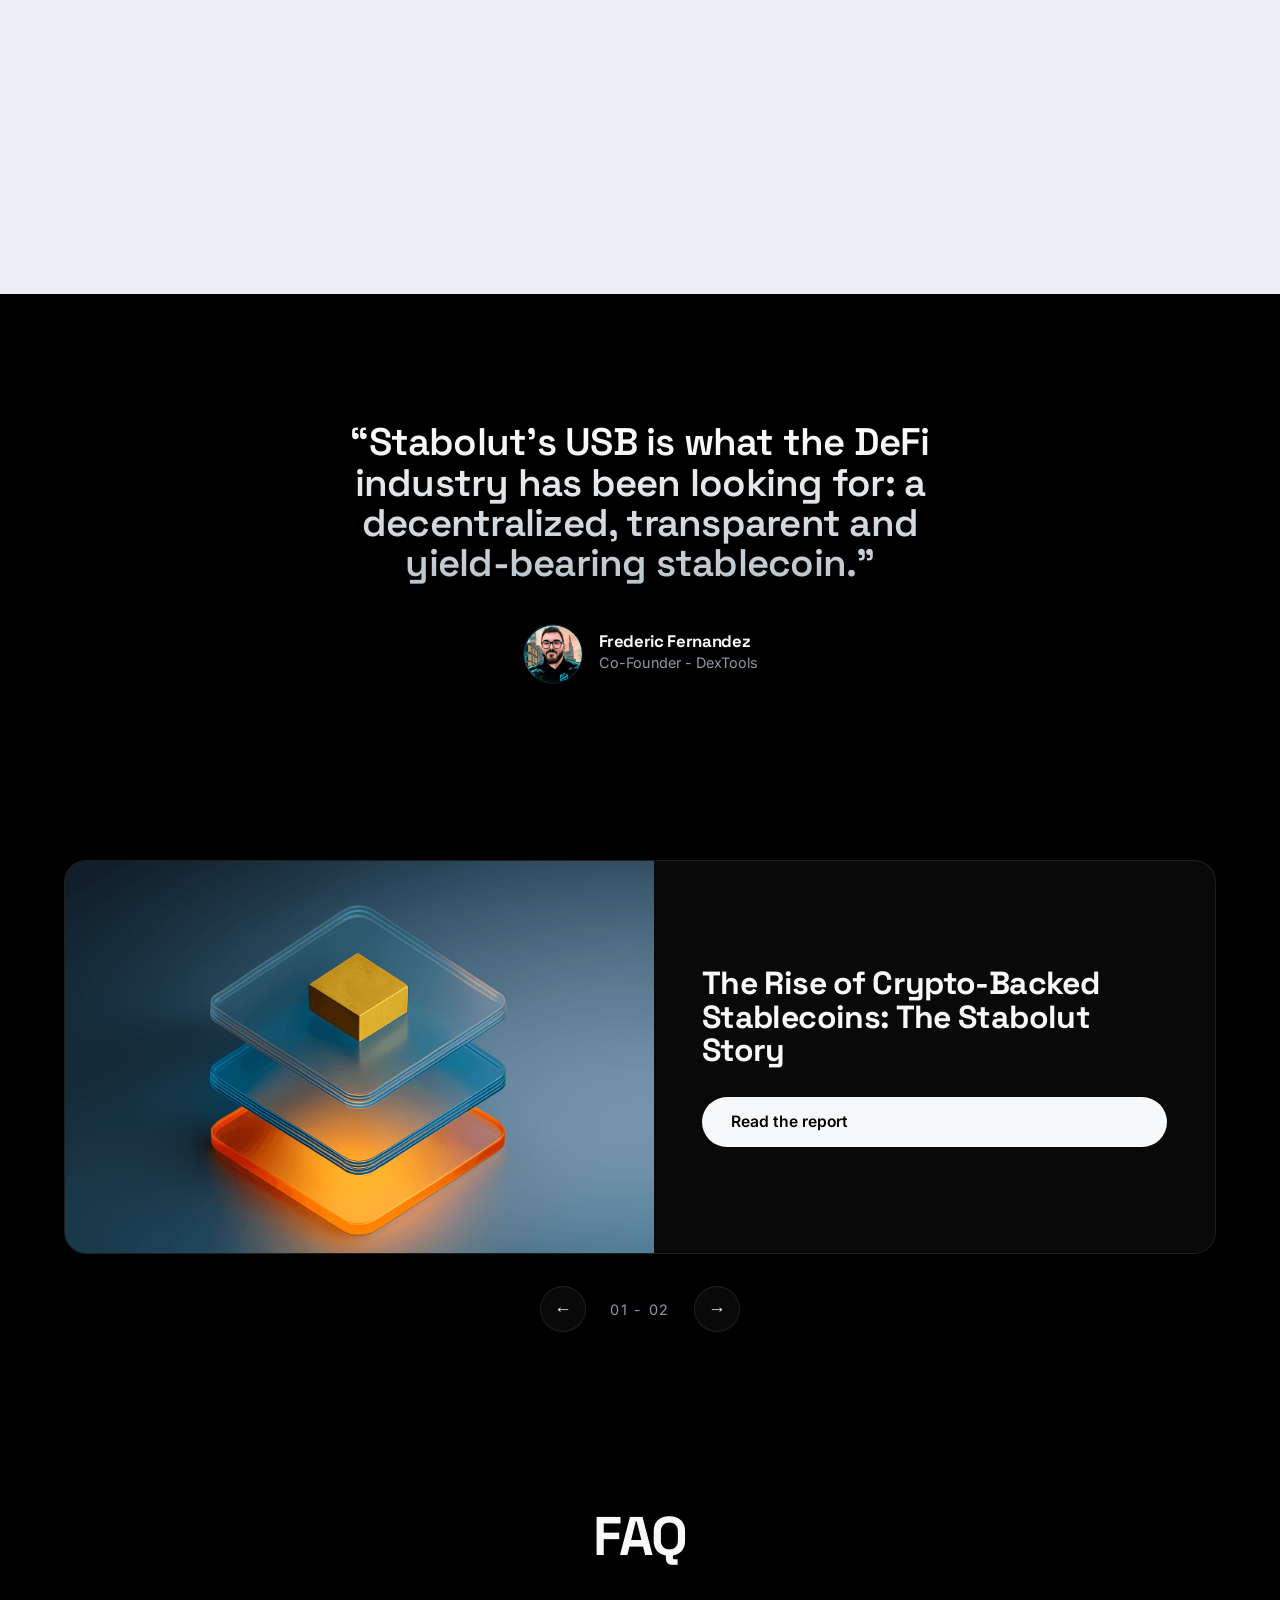
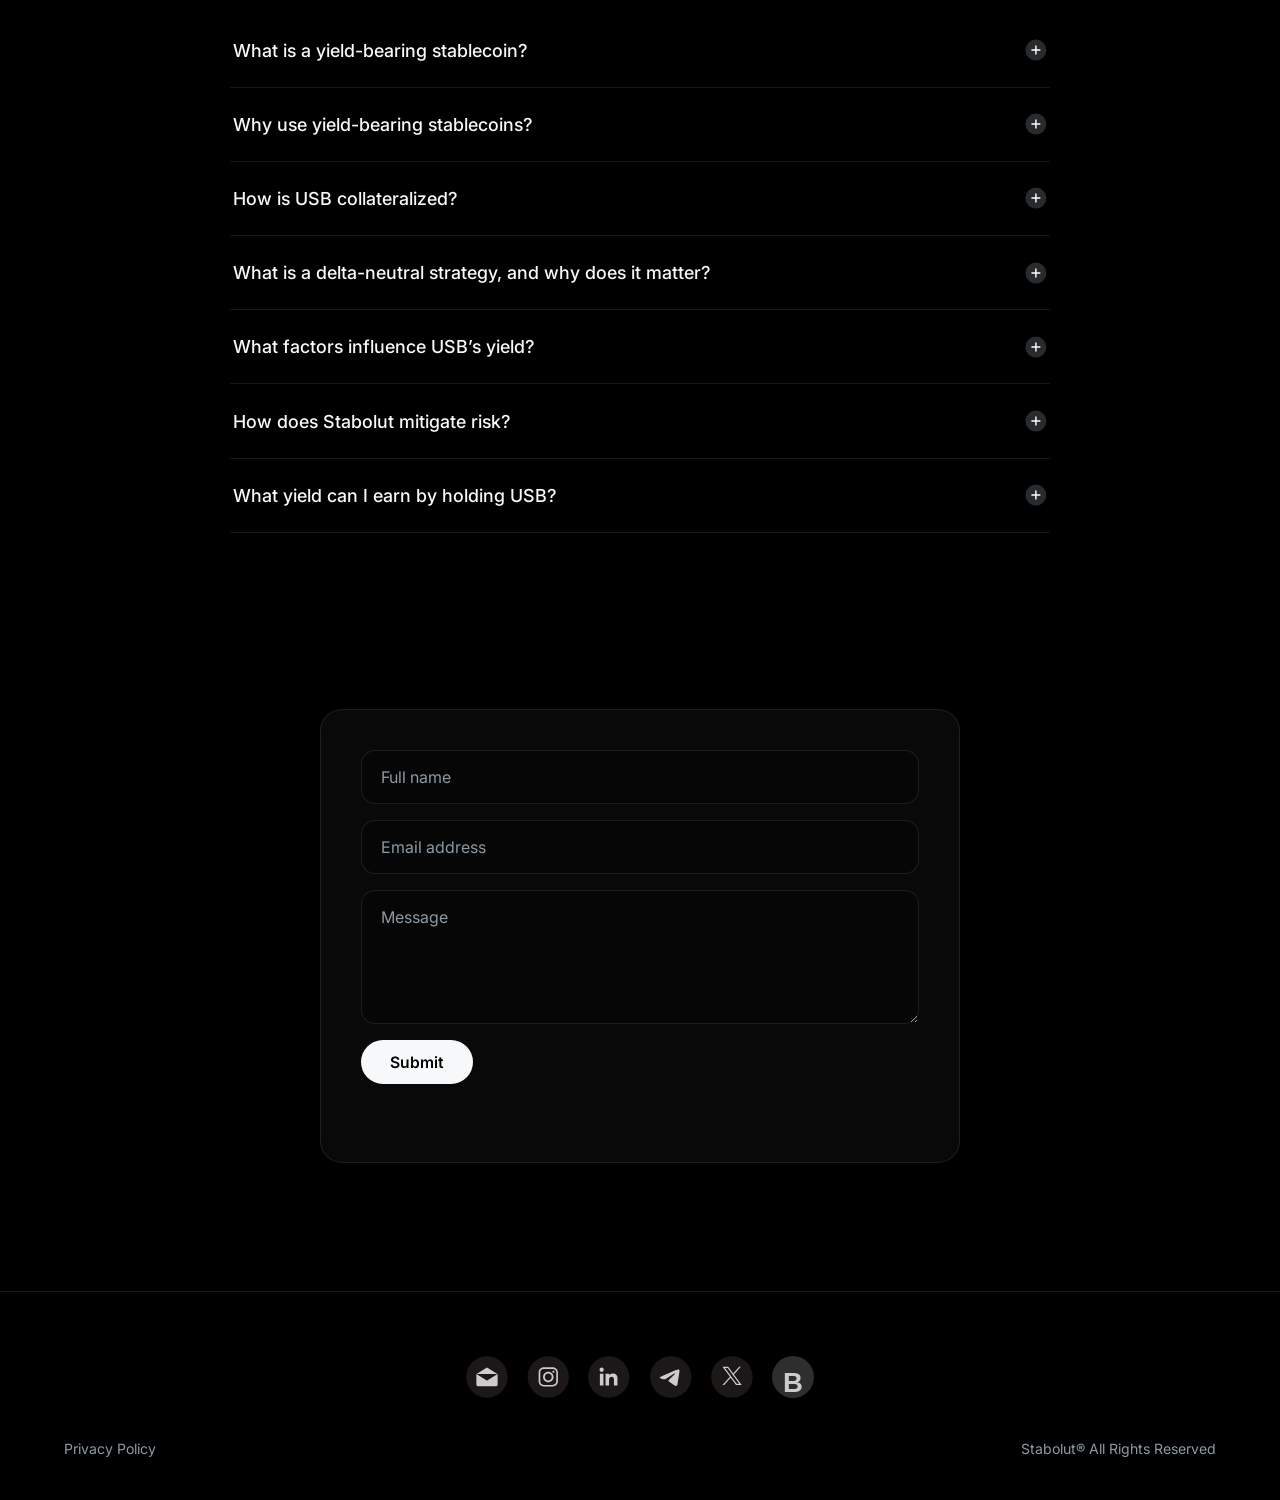
==== commit fb401369: "Add Matomo analytics tracking to all pages" ====
--- a/index.html
+++ b/index.html
@@ -44,6 +44,26 @@
     ]
   }
   </script>
+<!-- Matomo -->
+<script>
+ var _paq = window._paq = window._paq || [];
+ /* tracker methods like "setCustomDimension" should be called before "trackPageView" */
+ _paq.push(["setDocumentTitle", document.domain + "/" + document.title]);
+ _paq.push(["setCookieDomain", "*.www.stabolut.com"]);
+ _paq.push(["setDomains", ["*.www.stabolut.com"]]);
+ _paq.push(["setDoNotTrack", true]);
+ _paq.push(['trackPageView']);
+ _paq.push(['enableLinkTracking']);
+ (function() {
+ var u="//matomo.montoya.xyz/";
+ _paq.push(['setTrackerUrl', u+'matomo.php']);
+ _paq.push(['setSiteId', '18']);
+ var d=document, g=d.createElement('script'), s=d.getElementsByTagName('script')[0];
+ g.async=true; g.src=u+'matomo.js'; s.parentNode.insertBefore(g,s);
+ })();
+</script>
+<noscript><p><img referrerpolicy="no-referrer-when-downgrade" src="//matomo.montoya.xyz/matomo.php?idsite=18&amp;rec=1" style="border:0;" alt="" /></p></noscript>
+<!-- End Matomo Code -->
 </head>
 <body>
 
